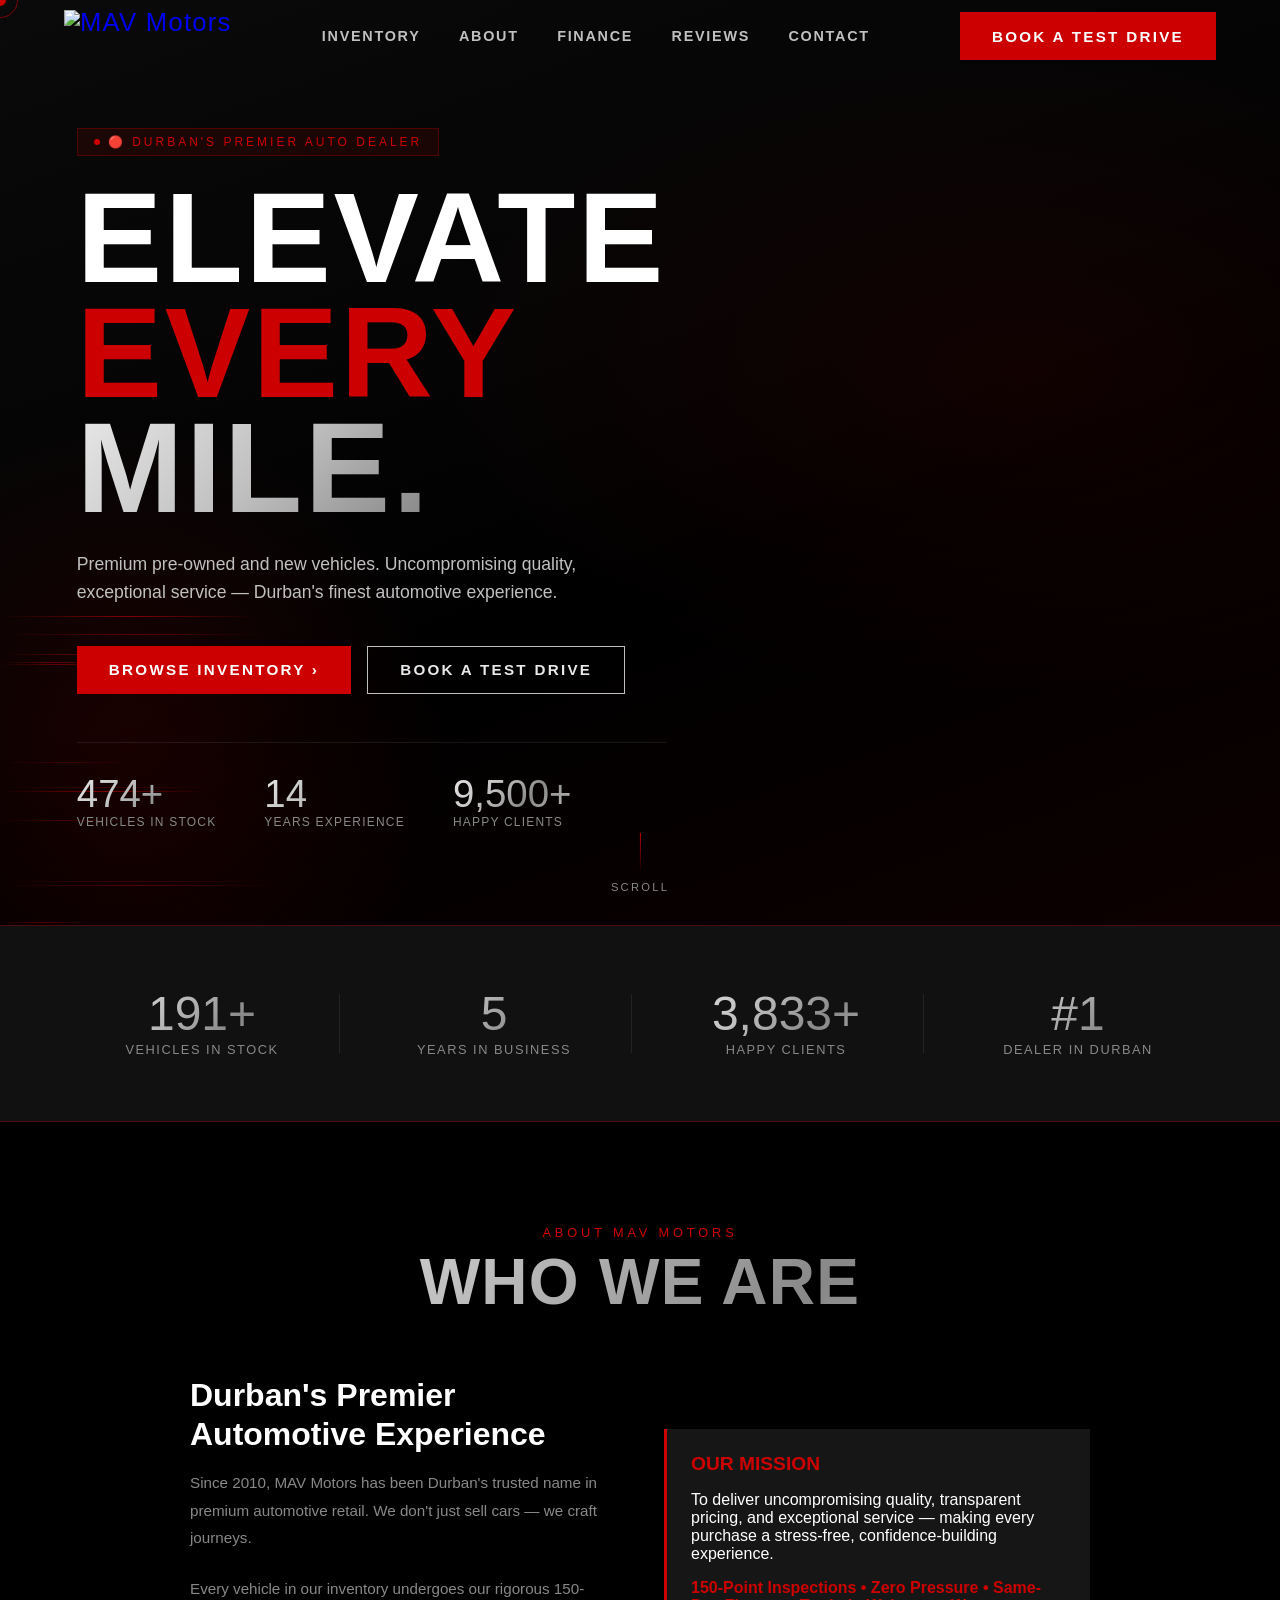
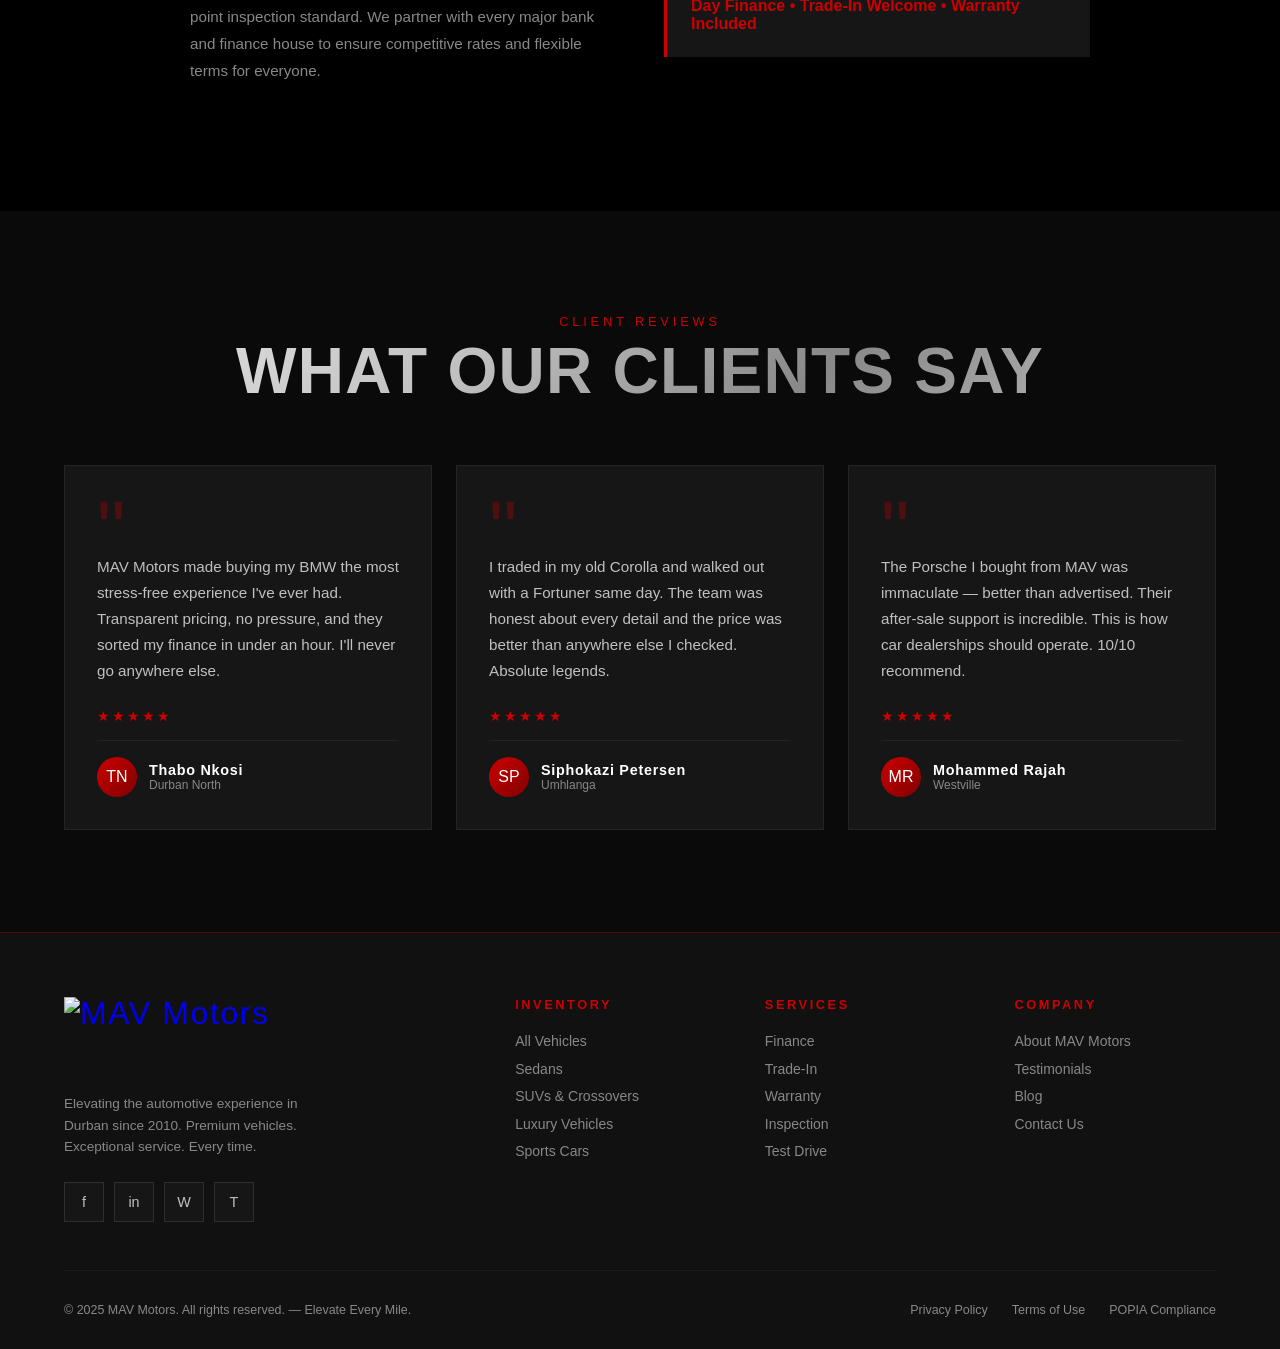
==== index.html @ 79787f64 "Initial commit" ====
<!DOCTYPE html>
<html lang="en">
<head>
<meta charset="UTF-8">
<meta name="viewport" content="width=device-width, initial-scale=1.0">
<title>MAV Motors — Elevate Every Mile</title>
<link rel="stylesheet" href="css/shared.css">
<style>
  /* HERO SECTION */
  #hero {
    min-height: 100vh; position: relative; display: flex; align-items: center;
    overflow: hidden; padding: clamp(6rem, 10vw, 8rem) clamp(1.5rem, 6vw, 6rem) clamp(4rem, 8vw, 6rem);
  }

  .hero-bg {
    position: absolute; inset: 0; z-index: 0;
    background:
      radial-gradient(ellipse 80% 60% at 80% 40%, rgba(204,0,0,0.08) 0%, transparent 60%),
      radial-gradient(ellipse 50% 70% at 10% 80%, rgba(204,0,0,0.12) 0%, transparent 50%),
      linear-gradient(160deg, #0A0A0A 0%, #000 60%, #0D0000 100%);
  }

  /* Speed lines */
  .speed-lines {
    position: absolute; bottom: 0; left: 0; right: 0; height: 40%; z-index: 1;
    overflow: hidden; pointer-events: none;
  }
  .speed-line {
    position: absolute; height: 1px; background: linear-gradient(90deg, transparent, var(--red), transparent);
    animation: speedLine 3s infinite linear;
    opacity: 0;
  }
  @keyframes speedLine {
    0% { transform: translateX(-100%); opacity: 0; }
    10% { opacity: 0.6; }
    90% { opacity: 0.2; }
    100% { transform: translateX(200%); opacity: 0; }
  }

  .hero-content { position: relative; z-index: 2; max-width: 800px; }

  .hero-badge {
    display: inline-flex; align-items: center; gap: 8px;
    background: rgba(204,0,0,0.1); border: 1px solid rgba(204,0,0,0.3);
    padding: 6px 16px; margin-bottom: 1.5rem;
    font-family: 'Barlow Condensed', sans-serif; font-size: 0.75rem;
    letter-spacing: 0.25em; text-transform: uppercase; color: var(--red);
  }
  .hero-badge::before { content: ''; width: 6px; height: 6px; background: var(--red); border-radius: 50%; animation: pulse 2s infinite; }
  @keyframes pulse { 0%, 100% { opacity: 1; transform: scale(1); } 50% { opacity: 0.5; transform: scale(1.4); } }

  .hero-title {
    font-family: 'Bebas Neue', sans-serif;
    font-size: clamp(3.5rem, 10vw, 8.5rem);
    line-height: 0.9; letter-spacing: 0.02em; margin-bottom: 1.5rem;
  }
  .hero-title .line1 { display: block; }
  .hero-title .line2 { display: block; color: var(--red); }
  .hero-title .line3 { display: block; background: var(--chrome); -webkit-background-clip: text; -webkit-text-fill-color: transparent; background-clip: text; }

  .hero-sub {
    font-size: clamp(0.95rem, 2vw, 1.1rem); color: var(--silver);
    font-weight: 300; line-height: 1.6; max-width: 500px; margin-bottom: 2.5rem;
  }

  .hero-buttons { display: flex; flex-wrap: wrap; gap: 1rem; margin-bottom: 3rem; }

  .hero-stats {
    display: flex; gap: clamp(1.5rem, 4vw, 3rem); flex-wrap: wrap;
    padding-top: 2rem; border-top: 1px solid rgba(255,255,255,0.08);
  }
  .hero-stat-num {
    font-family: 'Bebas Neue', sans-serif; font-size: clamp(1.8rem, 3vw, 2.5rem);
    background: var(--chrome); -webkit-background-clip: text; -webkit-text-fill-color: transparent; background-clip: text;
    line-height: 1;
  }
  .hero-stat-label { font-size: 0.75rem; color: var(--silver-dark); letter-spacing: 0.1em; text-transform: uppercase; margin-top: 2px; }

  /* Scroll indicator */
  .scroll-cue {
    position: absolute; bottom: 2rem; left: 50%; transform: translateX(-50%);
    z-index: 2; display: flex; flex-direction: column; align-items: center; gap: 8px;
    font-family: 'Barlow Condensed', sans-serif; font-size: 0.7rem; letter-spacing: 0.2em;
    color: var(--silver-dark); text-transform: uppercase; animation: bounce 2s infinite;
  }
  .scroll-cue-line { width: 1px; height: 40px; background: linear-gradient(180deg, var(--red), transparent); }
  @keyframes bounce { 0%, 100% { transform: translateX(-50%) translateY(0); } 50% { transform: translateX(-50%) translateY(6px); } }

  /* STATS BAR */
  #stats {
    background: var(--dark2); border-top: 1px solid rgba(204,0,0,0.3); border-bottom: 1px solid rgba(204,0,0,0.3);
    padding: clamp(2rem, 4vw, 3rem) clamp(1.5rem, 5vw, 4rem);
  }
  .stats-grid { display: grid; grid-template-columns: repeat(4, 1fr); gap: 1rem; }
  .stat-item { text-align: center; padding: 1rem; position: relative; }
  .stat-item:not(:last-child)::after {
    content: ''; position: absolute; right: 0; top: 20%; bottom: 20%;
    width: 1px; background: rgba(255,255,255,0.08);
  }
  .stat-num {
    font-family: 'Bebas Neue', sans-serif; font-size: clamp(2rem, 4vw, 3rem);
    background: var(--chrome); -webkit-background-clip: text; -webkit-text-fill-color: transparent; background-clip: text;
    display: block; line-height: 1;
  }
  .stat-label { font-size: clamp(0.7rem, 1.5vw, 0.8rem); color: var(--silver-dark); letter-spacing: 0.12em; text-transform: uppercase; margin-top: 4px; font-family: 'Barlow Condensed', sans-serif; }

  /* ABOUT SECTION */
  #about {
    padding: clamp(4rem, 8vw, 7rem) clamp(1.5rem, 5vw, 4rem);
    background: var(--black);
  }

  .section-header { margin-bottom: clamp(2.5rem, 5vw, 4rem); }
  .section-header.centered { text-align: center; }
  .section-header.centered .section-label { justify-content: center; }
  .section-header.centered .section-label::before { display: none; }

  .about-content {
    max-width: 900px; margin: 0 auto;
  }

  .about-grid {
    display: grid; grid-template-columns: 1fr 1fr; gap: clamp(2rem, 4vw, 3rem); align-items: center;
  }

  .about-text h3 {
    font-family: 'Bebas Neue', sans-serif;
    font-size: clamp(1.5rem, 3vw, 2rem);
    margin-bottom: 1rem;
    line-height: 1.2;
  }

  .about-text p {
    font-size: 0.95rem;
    color: var(--silver-dark);
    line-height: 1.8;
    margin-bottom: 1.5rem;
  }

  .about-highlight {
    background: var(--dark3);
    border-left: 3px solid var(--red);
    padding: 1.5rem;
    margin: 1.5rem 0;
  }

  .about-highlight strong {
    color: var(--red);
  }

  /* REVIEWS/TESTIMONIALS */
  #reviews {
    padding: clamp(4rem, 8vw, 7rem) clamp(1.5rem, 5vw, 4rem);
    background: var(--dark);
  }

  .testimonials-wrapper { position: relative; }
  .testimonials-track {
    display: grid; grid-template-columns: repeat(3, 1fr); gap: clamp(1rem, 2vw, 1.5rem);
  }

  .testimonial-card {
    background: var(--dark3); border: 1px solid rgba(255,255,255,0.06);
    padding: clamp(1.5rem, 3vw, 2rem); position: relative;
    transition: border-color 0.3s, transform 0.3s;
  }
  .testimonial-card:hover { border-color: rgba(204,0,0,0.3); transform: translateY(-4px); }

  .quote-mark { font-family: 'Bebas Neue', sans-serif; font-size: 5rem; line-height: 0.8; color: var(--red); opacity: 0.3; margin-bottom: -0.5rem; }
  .testimonial-text { font-size: clamp(0.875rem, 1.5vw, 0.95rem); color: var(--silver); line-height: 1.7; margin-bottom: 1.5rem; }
  .testimonial-stars { color: var(--red); font-size: 0.875rem; letter-spacing: 2px; margin-bottom: 1rem; }
  .testimonial-author { display: flex; align-items: center; gap: 12px; padding-top: 1rem; border-top: 1px solid rgba(255,255,255,0.06); }
  .author-avatar { width: 40px; height: 40px; border-radius: 50%; background: linear-gradient(135deg, var(--red), #800000); display: flex; align-items: center; justify-content: center; font-family: 'Bebas Neue', sans-serif; font-size: 1rem; color: var(--white); flex-shrink: 0; }
  .author-name { font-family: 'Barlow Condensed', sans-serif; font-weight: 700; font-size: 0.9rem; letter-spacing: 0.05em; }
  .author-location { font-size: 0.75rem; color: var(--silver-dark); }

  /* RESPONSIVE */
  @media (max-width: 1024px) {
    .stats-grid { grid-template-columns: repeat(4, 1fr); }
    .about-grid { grid-template-columns: 1fr; }
    .testimonials-track { grid-template-columns: repeat(2, 1fr); }
  }

  @media (max-width: 768px) {
    .hero-buttons .btn { width: 100%; justify-content: center; }
    .hero-buttons { flex-direction: column; }
    .hero-stats { gap: 1.5rem; }

    .stats-grid { grid-template-columns: repeat(2, 1fr); }
    .stat-item:nth-child(2)::after { display: none; }

    .about-grid { grid-template-columns: 1fr; }

    .testimonials-track {
      grid-template-columns: 1fr;
      display: flex; overflow-x: scroll; scroll-snap-type: x mandatory;
      -webkit-overflow-scrolling: touch; gap: 1rem; padding-bottom: 1rem;
      scrollbar-width: none;
    }
    .testimonials-track::-webkit-scrollbar { display: none; }
    .testimonial-card { min-width: 85vw; scroll-snap-align: start; flex-shrink: 0; }
  }

  @media (max-width: 480px) {
    .hero-title { font-size: clamp(3rem, 14vw, 5rem); }
    .stats-grid { grid-template-columns: repeat(2, 1fr); }
  }
</style>
</head>
<body>

<!-- CURSOR -->
<div class="cursor" id="cursor"></div>
<div class="cursor-ring" id="cursorRing"></div>

<!-- ===================== NAV ===================== -->
<nav id="navbar">
  <a href="index.html" class="nav-logo">
    <img src="https://ik.imagekit.io/625s6afzw/Logo%20mage(MAV).jpeg" alt="MAV Motors" style="height:52px; width:auto; display:block;">
  </a>
  <ul class="nav-links">
    <li><a href="inventory.html">Inventory</a></li>
    <li><a href="index.html#about">About</a></li>
    <li><a href="finance.html">Finance</a></li>
    <li><a href="index.html#reviews">Reviews</a></li>
    <li><a href="contact.html">Contact</a></li>
  </ul>
  <div class="nav-cta">
    <a href="contact.html" class="btn btn-red">Book a Test Drive</a>
  </div>
  <button class="hamburger" id="hamburger" aria-label="Open navigation menu">
    <span></span><span></span><span></span>
  </button>
</nav>

<!-- Mobile Menu -->
<div class="mobile-menu" id="mobileMenu">
  <a href="inventory.html" class="mobile-nav-link">Inventory</a>
  <a href="index.html#about" class="mobile-nav-link">About</a>
  <a href="finance.html" class="mobile-nav-link">Finance</a>
  <a href="index.html#reviews" class="mobile-nav-link">Reviews</a>
  <a href="contact.html" class="mobile-nav-link">Contact</a>
  <div class="mobile-cta">
    <a href="contact.html" class="btn btn-red">Book a Test Drive</a>
  </div>
</div>

<!-- ===================== HERO ===================== -->
<section id="hero">
  <div class="hero-bg"></div>
  <div class="speed-lines" id="speedLines"></div>

  <div class="hero-content">
    <div class="hero-badge">🔴 Durban's Premier Auto Dealer</div>
    <h1 class="hero-title">
      <span class="line1">ELEVATE</span>
      <span class="line2">EVERY</span>
      <span class="line3 chrome-text">MILE.</span>
    </h1>
    <p class="hero-sub">Premium pre-owned and new vehicles. Uncompromising quality, exceptional service — Durban's finest automotive experience.</p>
    <div class="hero-buttons">
      <a href="inventory.html" class="btn btn-red">Browse Inventory ›</a>
      <a href="contact.html" class="btn btn-outline">Book a Test Drive</a>
    </div>
    <div class="hero-stats">
      <div>
        <div class="hero-stat-num" data-count="500">0</div>
        <div class="hero-stat-label">Vehicles In Stock</div>
      </div>
      <div>
        <div class="hero-stat-num" data-count="15">0</div>
        <div class="hero-stat-label">Years Experience</div>
      </div>
      <div>
        <div class="hero-stat-num" data-count="10000">0</div>
        <div class="hero-stat-label">Happy Clients</div>
      </div>
    </div>
  </div>

  <div class="scroll-cue">
    <div class="scroll-cue-line"></div>
    <span>Scroll</span>
  </div>
</section>

<!-- ===================== STATS BAR ===================== -->
<div id="stats">
  <div class="stats-grid">
    <div class="stat-item reveal">
      <span class="stat-num" data-count="500">0+</span>
      <div class="stat-label">Vehicles In Stock</div>
    </div>
    <div class="stat-item reveal reveal-delay-1">
      <span class="stat-num" data-count="15">0</span>
      <div class="stat-label">Years in Business</div>
    </div>
    <div class="stat-item reveal reveal-delay-2">
      <span class="stat-num" data-count="10000">0+</span>
      <div class="stat-label">Happy Clients</div>
    </div>
    <div class="stat-item reveal reveal-delay-3">
      <span class="stat-num">#1</span>
      <div class="stat-label">Dealer in Durban</div>
    </div>
  </div>
</div>

<!-- ===================== ABOUT ===================== -->
<section id="about">
  <div class="section-header centered reveal">
    <div class="section-label" style="justify-content:center;">About MAV Motors</div>
    <h2 class="section-heading chrome-text">WHO WE ARE</h2>
  </div>

  <div class="about-content">
    <div class="about-grid">
      <div class="about-text reveal">
        <h3>Durban's Premier Automotive Experience</h3>
        <p>Since 2010, MAV Motors has been Durban's trusted name in premium automotive retail. We don't just sell cars — we craft journeys.</p>
        <p>Every vehicle in our inventory undergoes our rigorous 150-point inspection standard. We partner with every major bank and finance house to ensure competitive rates and flexible terms for everyone.</p>
      </div>
      <div class="about-highlight reveal reveal-delay-1">
        <strong style="color: var(--red); font-size: 1.2rem;">OUR MISSION</strong>
        <p style="margin-top: 1rem;">To deliver uncompromising quality, transparent pricing, and exceptional service — making every purchase a stress-free, confidence-building experience.</p>
        <p style="margin-top: 1rem;"><strong>150-Point Inspections • Zero Pressure • Same-Day Finance • Trade-In Welcome • Warranty Included</strong></p>
      </div>
    </div>
  </div>
</section>

<!-- ===================== REVIEWS/TESTIMONIALS ===================== -->
<section id="reviews">
  <div class="section-header centered reveal">
    <div class="section-label" style="justify-content:center;">Client Reviews</div>
    <h2 class="section-heading chrome-text">WHAT OUR CLIENTS SAY</h2>
  </div>
  <div class="testimonials-wrapper reveal">
    <div class="testimonials-track">
      <div class="testimonial-card">
        <div class="quote-mark">"</div>
        <p class="testimonial-text">MAV Motors made buying my BMW the most stress-free experience I've ever had. Transparent pricing, no pressure, and they sorted my finance in under an hour. I'll never go anywhere else.</p>
        <div class="testimonial-stars">★★★★★</div>
        <div class="testimonial-author">
          <div class="author-avatar">TN</div>
          <div>
            <div class="author-name">Thabo Nkosi</div>
            <div class="author-location">Durban North</div>
          </div>
        </div>
      </div>

      <div class="testimonial-card">
        <div class="quote-mark">"</div>
        <p class="testimonial-text">I traded in my old Corolla and walked out with a Fortuner same day. The team was honest about every detail and the price was better than anywhere else I checked. Absolute legends.</p>
        <div class="testimonial-stars">★★★★★</div>
        <div class="testimonial-author">
          <div class="author-avatar">SP</div>
          <div>
            <div class="author-name">Siphokazi Petersen</div>
            <div class="author-location">Umhlanga</div>
          </div>
        </div>
      </div>

      <div class="testimonial-card">
        <div class="quote-mark">"</div>
        <p class="testimonial-text">The Porsche I bought from MAV was immaculate — better than advertised. Their after-sale support is incredible. This is how car dealerships should operate. 10/10 recommend.</p>
        <div class="testimonial-stars">★★★★★</div>
        <div class="testimonial-author">
          <div class="author-avatar">MR</div>
          <div>
            <div class="author-name">Mohammed Rajah</div>
            <div class="author-location">Westville</div>
          </div>
        </div>
      </div>
    </div>
  </div>
</section>

<!-- ===================== FOOTER ===================== -->
<footer>
  <div class="footer-top">
    <div class="footer-brand">
      <a href="index.html" class="footer-logo">
        <img src="https://ik.imagekit.io/625s6afzw/Logo%20mage(MAV).jpeg" alt="MAV Motors" style="height:64px; width:auto; display:block; margin-bottom:1rem;">
      </a>
      <p class="footer-tagline">Elevating the automotive experience in Durban since 2010. Premium vehicles. Exceptional service. Every time.</p>
      <div class="footer-socials">
        <a href="#" class="social-btn" aria-label="Facebook">f</a>
        <a href="#" class="social-btn" aria-label="Instagram">in</a>
        <a href="#" class="social-btn" aria-label="WhatsApp">W</a>
        <a href="#" class="social-btn" aria-label="TikTok">T</a>
      </div>
    </div>
    <div>
      <div class="footer-col-title">Inventory</div>
      <ul class="footer-links">
        <li><a href="inventory.html">All Vehicles</a></li>
        <li><a href="inventory.html">Sedans</a></li>
        <li><a href="inventory.html">SUVs & Crossovers</a></li>
        <li><a href="inventory.html">Luxury Vehicles</a></li>
        <li><a href="inventory.html">Sports Cars</a></li>
      </ul>
    </div>
    <div>
      <div class="footer-col-title">Services</div>
      <ul class="footer-links">
        <li><a href="finance.html">Finance</a></li>
        <li><a href="contact.html">Trade-In</a></li>
        <li><a href="contact.html">Warranty</a></li>
        <li><a href="contact.html">Inspection</a></li>
        <li><a href="contact.html">Test Drive</a></li>
      </ul>
    </div>
    <div>
      <div class="footer-col-title">Company</div>
      <ul class="footer-links">
        <li><a href="index.html#about">About MAV Motors</a></li>
        <li><a href="index.html#reviews">Testimonials</a></li>
        <li><a href="#">Blog</a></li>
        <li><a href="contact.html">Contact Us</a></li>
      </ul>
    </div>
  </div>

  <div class="footer-bottom">
    <div class="footer-copy">© 2025 MAV Motors. All rights reserved. — Elevate Every Mile.</div>
    <div class="footer-bottom-links">
      <a href="#">Privacy Policy</a>
      <a href="#">Terms of Use</a>
      <a href="#">POPIA Compliance</a>
    </div>
  </div>
</footer>

<script src="js/shared.js"></script>
<script>
  // Speed lines animation
  const speedContainer = document.getElementById('speedLines');
  if (speedContainer) {
    for (let i = 0; i < 12; i++) {
      const line = document.createElement('div');
      line.className = 'speed-line';
      line.style.cssText = `
        bottom: ${Math.random() * 90}%;
        width: ${80 + Math.random() * 200}px;
        animation-delay: ${Math.random() * 4}s;
        animation-duration: ${2 + Math.random() * 3}s;
        opacity: ${0.2 + Math.random() * 0.4};
      `;
      speedContainer.appendChild(line);
    }
  }
</script>
</body>
</html>
---- css/shared.css ----
*, *::before, *::after { box-sizing: border-box; margin: 0; padding: 0; }

:root {
  --red: #CC0000;
  --red-bright: #FF1111;
  --red-dim: rgba(204,0,0,0.15);
  --silver: #C0C0C0;
  --silver-light: #E8E8E8;
  --silver-dark: #888888;
  --black: #000000;
  --dark: #0A0A0A;
  --dark2: #111111;
  --dark3: #161616;
  --white: #FFFFFF;
  --chrome: linear-gradient(135deg, #E8E8E8 0%, #C0C0C0 35%, #888 65%, #C0C0C0 100%);
  --glow: 0 0 30px rgba(204,0,0,0.5);
  --glow-sm: 0 0 15px rgba(204,0,0,0.4);
}

html { scroll-behavior: smooth; }

body {
  background: var(--black);
  color: var(--white);
  font-family: 'Barlow', sans-serif;
  overflow-x: hidden;
  cursor: none;
}

/* FONTS */
@import url('https://fonts.googleapis.com/css2?family=Bebas+Neue&family=Barlow+Condensed:wght@400;600;700&family=Barlow:wght@300;400;500;600&display=swap');

/* CUSTOM CURSOR */
.cursor {
  position: fixed; width: 12px; height: 12px;
  background: var(--red); border-radius: 50%;
  pointer-events: none; z-index: 99999;
  transform: translate(-50%, -50%);
  transition: transform 0.1s, width 0.2s, height 0.2s, background 0.2s;
  mix-blend-mode: normal;
}
.cursor-ring {
  position: fixed; width: 36px; height: 36px;
  border: 1.5px solid rgba(204,0,0,0.6); border-radius: 50%;
  pointer-events: none; z-index: 99998;
  transform: translate(-50%, -50%);
  transition: transform 0.15s ease-out, width 0.2s, height 0.2s;
}
body:has(a:hover) .cursor, body:has(button:hover) .cursor { width: 18px; height: 18px; background: var(--red-bright); }

/* CHROME TEXT */
.chrome-text {
  background: var(--chrome);
  -webkit-background-clip: text;
  -webkit-text-fill-color: transparent;
  background-clip: text;
}

/* RED DIVIDER */
.divider {
  display: flex; align-items: center; gap: 12px;
  margin-bottom: 0.5rem;
}
.divider-line { flex: 1; height: 1px; background: var(--red); max-width: 60px; }
.divider span { color: var(--red); font-family: 'Barlow Condensed', sans-serif; font-size: 0.75rem; letter-spacing: 0.25em; text-transform: uppercase; }

/* SECTION LABEL */
.section-label {
  font-family: 'Barlow Condensed', sans-serif;
  font-size: clamp(0.7rem, 1.5vw, 0.8rem);
  letter-spacing: 0.3em;
  color: var(--red);
  text-transform: uppercase;
  margin-bottom: 0.75rem;
  display: flex; align-items: center; gap: 10px;
}
.section-label::before { content: ''; display: inline-block; width: 30px; height: 1px; background: var(--red); }

/* SECTION HEADING */
.section-heading {
  font-family: 'Bebas Neue', sans-serif;
  font-size: clamp(2.5rem, 5vw, 4rem);
  line-height: 0.95;
  letter-spacing: 0.02em;
}

/* BUTTONS */
.btn {
  display: inline-flex; align-items: center; gap: 8px;
  padding: 14px 32px;
  font-family: 'Barlow Condensed', sans-serif;
  font-size: clamp(0.85rem, 1.5vw, 0.95rem);
  font-weight: 700; letter-spacing: 0.15em; text-transform: uppercase;
  border: none; cursor: pointer; text-decoration: none;
  transition: all 0.3s ease; position: relative; overflow: hidden;
  min-height: 48px;
}
.btn::after {
  content: ''; position: absolute; inset: 0;
  background: linear-gradient(90deg, transparent, rgba(255,255,255,0.08), transparent);
  transform: translateX(-100%); transition: transform 0.4s ease;
}
.btn:hover::after { transform: translateX(100%); }

.btn-red { background: var(--red); color: var(--white); }
.btn-red:hover { background: var(--red-bright); box-shadow: var(--glow); transform: translateY(-2px); }

.btn-outline { background: transparent; color: var(--silver-light); border: 1.5px solid var(--silver); }
.btn-outline:hover { border-color: var(--red); color: var(--white); box-shadow: var(--glow-sm); transform: translateY(-2px); }

.btn-ghost { background: transparent; color: var(--red); border: 1.5px solid var(--red); }
.btn-ghost:hover { background: var(--red); color: var(--white); box-shadow: var(--glow); transform: translateY(-2px); }

/* ===================== NAVBAR ===================== */
nav {
  position: fixed; top: 0; left: 0; right: 0; z-index: 1000;
  padding: 0 clamp(1.5rem, 5vw, 4rem);
  height: 72px; display: flex; align-items: center; justify-content: space-between;
  transition: background 0.4s, backdrop-filter 0.4s, box-shadow 0.4s;
}
nav.scrolled {
  background: rgba(0,0,0,0.92);
  backdrop-filter: blur(16px);
  box-shadow: 0 1px 0 rgba(204,0,0,0.3);
}

.nav-logo {
  font-family: 'Bebas Neue', sans-serif;
  font-size: 1.6rem; letter-spacing: 0.05em;
  text-decoration: none; line-height: 1;
}
.nav-logo .mav { background: var(--chrome); -webkit-background-clip: text; -webkit-text-fill-color: transparent; background-clip: text; }
.nav-logo .motors { color: var(--red); font-size: 0.65rem; letter-spacing: 0.3em; display: block; margin-top: -4px; font-family: 'Barlow Condensed', sans-serif; font-weight: 700; -webkit-text-fill-color: var(--red); }

.nav-links { display: flex; align-items: center; gap: clamp(1.5rem, 3vw, 2.5rem); list-style: none; }
.nav-links a {
  font-family: 'Barlow Condensed', sans-serif; font-size: 0.9rem;
  font-weight: 600; letter-spacing: 0.12em; text-transform: uppercase;
  color: var(--silver); text-decoration: none;
  transition: color 0.2s; position: relative;
}
.nav-links a::after {
  content: ''; position: absolute; bottom: -4px; left: 0; right: 0; height: 1px;
  background: var(--red); transform: scaleX(0); transition: transform 0.3s;
}
.nav-links a:hover { color: var(--white); }
.nav-links a:hover::after { transform: scaleX(1); }

.nav-cta { display: flex; align-items: center; gap: 1rem; }

/* Hamburger */
.hamburger {
  display: none; flex-direction: column; gap: 5px;
  background: none; border: none; cursor: pointer; padding: 8px;
  min-height: 48px; align-items: center; justify-content: center;
}
.hamburger span {
  display: block; width: 24px; height: 2px; background: var(--silver);
  transition: all 0.3s ease;
}
.hamburger.open span:nth-child(1) { transform: translateY(7px) rotate(45deg); background: var(--red); }
.hamburger.open span:nth-child(2) { opacity: 0; }
.hamburger.open span:nth-child(3) { transform: translateY(-7px) rotate(-45deg); background: var(--red); }

/* Mobile Menu */
.mobile-menu {
  display: none; position: fixed; top: 72px; left: 0; right: 0; bottom: 0;
  background: rgba(0,0,0,0.98); backdrop-filter: blur(20px);
  flex-direction: column; align-items: center; justify-content: center;
  gap: 0; z-index: 999;
  transform: translateY(-20px); opacity: 0;
  transition: transform 0.4s ease, opacity 0.4s ease;
}
.mobile-menu.open { transform: translateY(0); opacity: 1; }
.mobile-menu a {
  font-family: 'Bebas Neue', sans-serif; font-size: clamp(2rem, 8vw, 3rem);
  letter-spacing: 0.1em; color: var(--silver); text-decoration: none;
  padding: 1rem 2rem; width: 100%; text-align: center;
  border-bottom: 1px solid rgba(255,255,255,0.05);
  transition: color 0.2s, background 0.2s;
}
.mobile-menu a:hover { color: var(--red); background: rgba(204,0,0,0.05); }
.mobile-menu .mobile-cta { margin-top: 2rem; padding: 0 2rem; width: 100%; max-width: 320px; }
.mobile-menu .mobile-cta .btn { width: 100%; justify-content: center; border-bottom: none; }

/* ===================== FOOTER ===================== */
footer { background: var(--dark2); border-top: 1px solid rgba(204,0,0,0.3); padding: clamp(2.5rem, 5vw, 4rem) clamp(1.5rem, 5vw, 4rem) clamp(1.5rem, 3vw, 2rem); }

.footer-top { display: grid; grid-template-columns: 2fr 1fr 1fr 1fr; gap: clamp(2rem, 4vw, 3rem); margin-bottom: clamp(2rem, 4vw, 3rem); }

.footer-brand {}
.footer-logo { font-family: 'Bebas Neue', sans-serif; font-size: 2rem; letter-spacing: 0.05em; text-decoration: none; line-height: 1; display: inline-block; margin-bottom: 1rem; }
.footer-logo .mav { background: var(--chrome); -webkit-background-clip: text; -webkit-text-fill-color: transparent; background-clip: text; }
.footer-logo .motors { color: var(--red); font-size: 0.65rem; letter-spacing: 0.3em; display: block; margin-top: -4px; font-family: 'Barlow Condensed', sans-serif; font-weight: 700; -webkit-text-fill-color: var(--red); }
.footer-tagline { font-size: 0.85rem; color: var(--silver-dark); line-height: 1.6; max-width: 240px; }
.footer-socials { display: flex; gap: 10px; margin-top: 1.5rem; }
.social-btn {
  width: 40px; height: 40px; background: var(--dark3); border: 1px solid rgba(255,255,255,0.1);
  display: flex; align-items: center; justify-content: center; text-decoration: none;
  font-size: 0.9rem; color: var(--silver); transition: all 0.25s;
}
.social-btn:hover { background: var(--red); border-color: var(--red); color: var(--white); transform: translateY(-3px); }

.footer-col-title { font-family: 'Barlow Condensed', sans-serif; font-size: 0.8rem; font-weight: 700; letter-spacing: 0.2em; text-transform: uppercase; color: var(--red); margin-bottom: 1.25rem; }
.footer-links { list-style: none; display: flex; flex-direction: column; gap: 0.6rem; }
.footer-links a { font-size: 0.875rem; color: var(--silver-dark); text-decoration: none; transition: color 0.2s, padding-left 0.2s; display: inline-block; }
.footer-links a:hover { color: var(--silver-light); padding-left: 6px; }

.footer-bottom {
  padding-top: clamp(1.5rem, 3vw, 2rem); border-top: 1px solid rgba(255,255,255,0.05);
  display: flex; align-items: center; justify-content: space-between; flex-wrap: wrap; gap: 1rem;
}
.footer-copy { font-size: 0.78rem; color: var(--silver-dark); }
.footer-bottom-links { display: flex; gap: 1.5rem; flex-wrap: wrap; }
.footer-bottom-links a { font-size: 0.78rem; color: var(--silver-dark); text-decoration: none; transition: color 0.2s; }
.footer-bottom-links a:hover { color: var(--red); }

/* ===================== SCROLL REVEAL ===================== */
.reveal { opacity: 0; transform: translateY(30px); transition: opacity 0.7s ease, transform 0.7s ease; }
.reveal.visible { opacity: 1; transform: translateY(0); }
.reveal-delay-1 { transition-delay: 0.1s; }
.reveal-delay-2 { transition-delay: 0.2s; }
.reveal-delay-3 { transition-delay: 0.3s; }
.reveal-delay-4 { transition-delay: 0.4s; }
.reveal-delay-5 { transition-delay: 0.5s; }

/* ===================== MOBILE RESPONSIVE ===================== */
@media (max-width: 768px) {
  body { cursor: auto; }
  .cursor, .cursor-ring { display: none; }
  .nav-links, .nav-cta { display: none; }
  .hamburger { display: flex; }
  .mobile-menu { display: flex; }
  .mobile-menu.open { display: flex; }
}

@media (max-width: 480px) {
  /* Mobile specific styles */
}
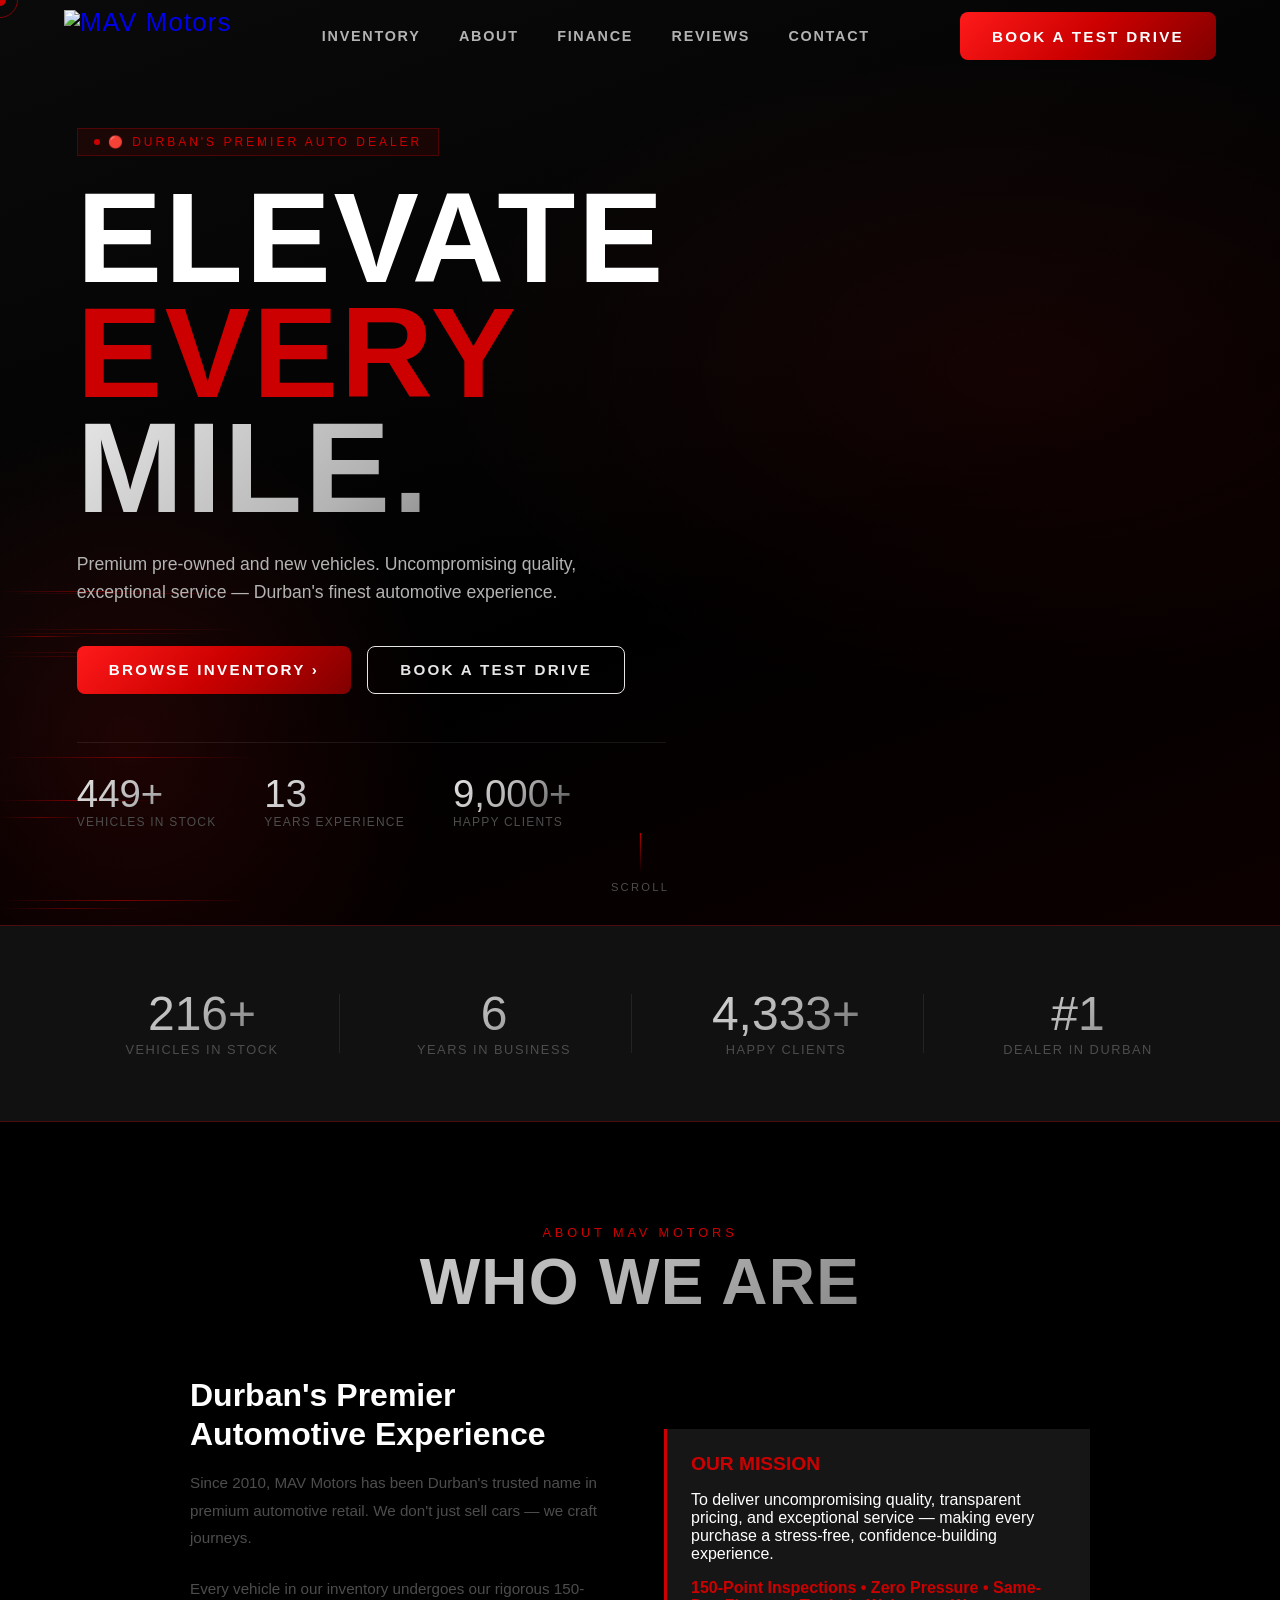
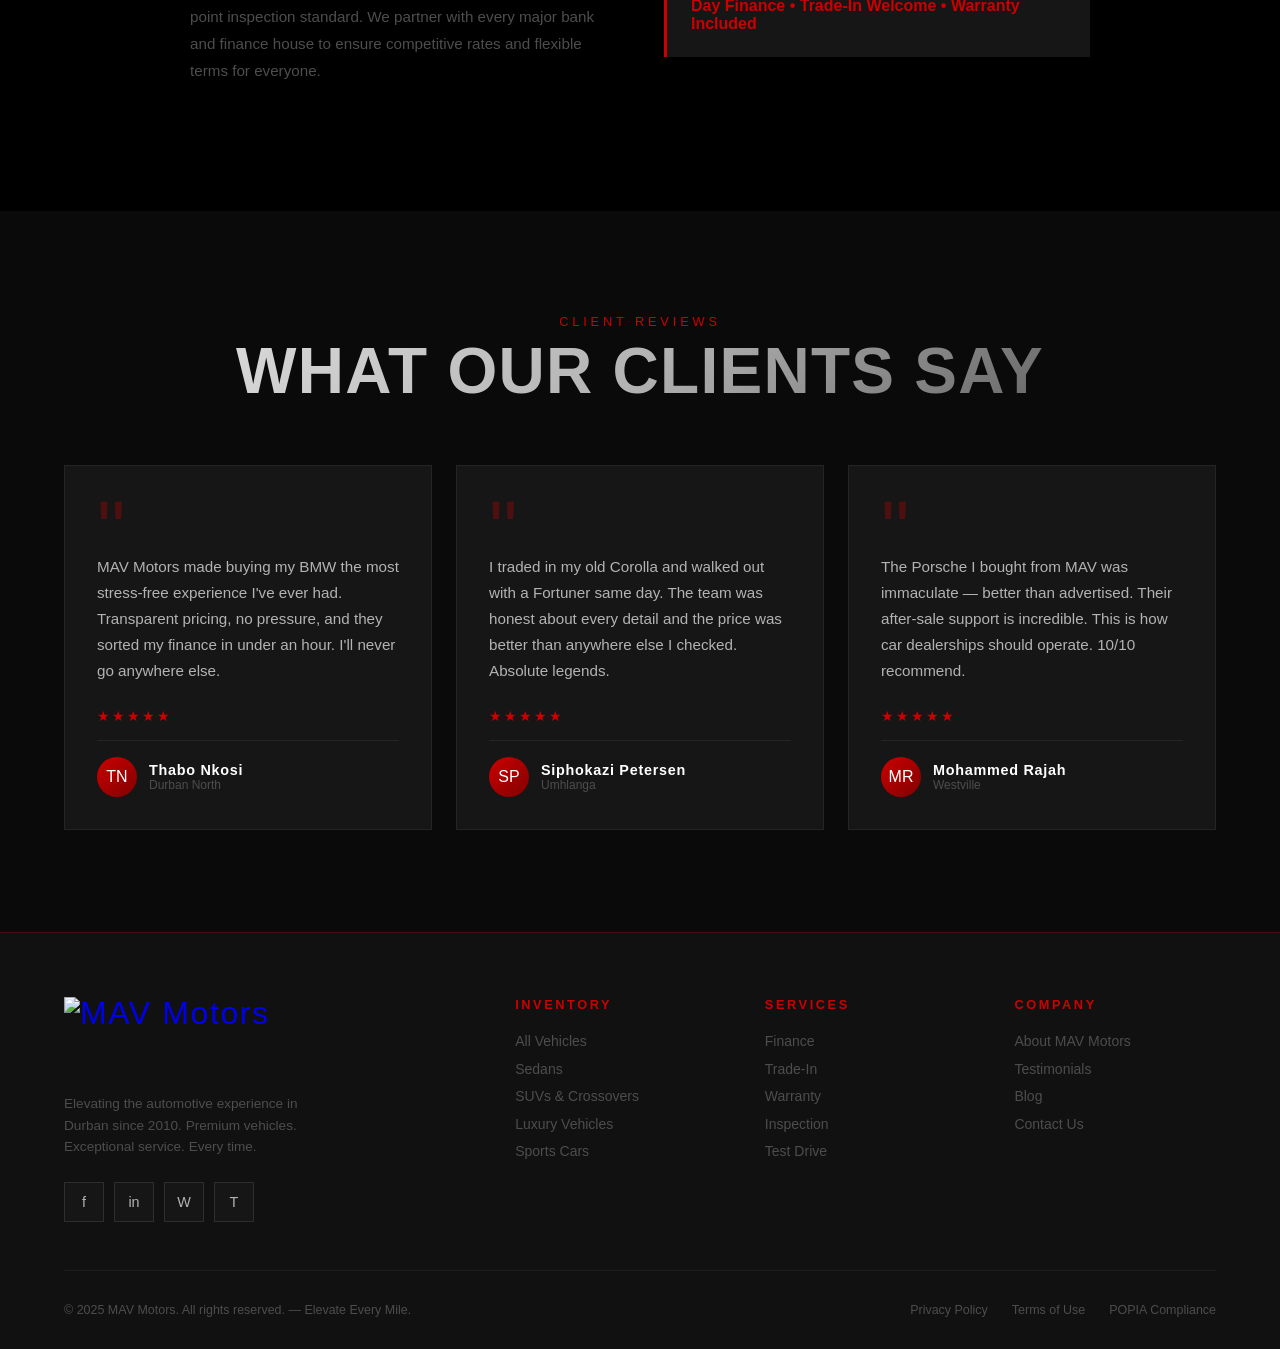
==== commit 0387d4ba: "Updated homepage and cleaned duplicate index file" ====
--- a/index.html
+++ b/index.html
@@ -15,8 +15,8 @@
   .hero-bg {
     position: absolute; inset: 0; z-index: 0;
     background:
-      radial-gradient(ellipse 80% 60% at 80% 40%, rgba(204,0,0,0.08) 0%, transparent 60%),
-      radial-gradient(ellipse 50% 70% at 10% 80%, rgba(204,0,0,0.12) 0%, transparent 50%),
+      radial-gradient(ellipse 80% 60% at 80% 40%, rgba(255,26,26,0.08) 0%, transparent 60%),
+      radial-gradient(ellipse 50% 70% at 10% 80%, rgba(255,26,26,0.12) 0%, transparent 50%),
       linear-gradient(160deg, #0A0A0A 0%, #000 60%, #0D0000 100%);
   }
 
--- a/css/shared.css
+++ b/css/shared.css
@@ -1,20 +1,37 @@
 *, *::before, *::after { box-sizing: border-box; margin: 0; padding: 0; }
 
 :root {
+  /* ─ EXACT LOGO COLORS ─ */
+  /* Metallic Silver Gradient */
+  --silver-light: #E6E6E6;
+  --silver-mid: #B3B3B3;
+  --silver-dark: #4D4D4D;
+
+  /* Red Gradient */
+  --red-bright: #FF1A1A;
+  --red-mid: #CC0000;
+  --red-dark: #800000;
+
+  /* ─ PRIMARY GRADIENTS (From Logo) ─ */
+  --gradient-silver: linear-gradient(135deg, #E6E6E6 0%, #B3B3B3 50%, #4D4D4D 100%);
+  --gradient-red: linear-gradient(135deg, #FF1A1A 0%, #CC0000 50%, #800000 100%);
+
+  /* ─ LEGACY COMPATIBILITY ─ */
+  --chrome: var(--gradient-silver);
   --red: #CC0000;
-  --red-bright: #FF1111;
-  --red-dim: rgba(204,0,0,0.15);
-  --silver: #C0C0C0;
-  --silver-light: #E8E8E8;
-  --silver-dark: #888888;
+  --red-dim: rgba(255,26,26,0.15);
+  --silver: #B3B3B3;
+
+  /* ─ NEUTRALS & ACCENTS ─ */
   --black: #000000;
   --dark: #0A0A0A;
   --dark2: #111111;
   --dark3: #161616;
   --white: #FFFFFF;
-  --chrome: linear-gradient(135deg, #E8E8E8 0%, #C0C0C0 35%, #888 65%, #C0C0C0 100%);
-  --glow: 0 0 30px rgba(204,0,0,0.5);
-  --glow-sm: 0 0 15px rgba(204,0,0,0.4);
+
+  /* ─ GLOW EFFECTS (Updated to Red-Bright) ─ */
+  --glow: 0 0 30px rgba(255,26,26,0.5);
+  --glow-sm: 0 0 15px rgba(255,26,26,0.4);
 }
 
 html { scroll-behavior: smooth; }
@@ -94,22 +111,27 @@
   border: none; cursor: pointer; text-decoration: none;
   transition: all 0.3s ease; position: relative; overflow: hidden;
   min-height: 48px;
+  border-radius: 8px;
 }
 .btn::after {
   content: ''; position: absolute; inset: 0;
-  background: linear-gradient(90deg, transparent, rgba(255,255,255,0.08), transparent);
+  background: linear-gradient(90deg, transparent, rgba(255,255,255,0.15), transparent);
   transform: translateX(-100%); transition: transform 0.4s ease;
+  border-radius: 8px;
 }
 .btn:hover::after { transform: translateX(100%); }
 
-.btn-red { background: var(--red); color: var(--white); }
-.btn-red:hover { background: var(--red-bright); box-shadow: var(--glow); transform: translateY(-2px); }
-
-.btn-outline { background: transparent; color: var(--silver-light); border: 1.5px solid var(--silver); }
-.btn-outline:hover { border-color: var(--red); color: var(--white); box-shadow: var(--glow-sm); transform: translateY(-2px); }
-
-.btn-ghost { background: transparent; color: var(--red); border: 1.5px solid var(--red); }
-.btn-ghost:hover { background: var(--red); color: var(--white); box-shadow: var(--glow); transform: translateY(-2px); }
+.btn-red { background: var(--gradient-red); color: var(--white); border: none; }
+.btn-red:hover { filter: brightness(1.15); transform: scale(1.03) translateY(-2px); box-shadow: 0 8px 32px rgba(255,26,26,0.4); }
+.btn-red:active { transform: scale(0.98); }
+
+.btn-outline { background: transparent; color: var(--silver-light); border: 1.5px solid var(--silver-light); border-radius: 8px; }
+.btn-outline:hover { border-color: var(--red-bright); color: var(--white); box-shadow: 0 0 20px rgba(255,26,26,0.3), inset 0 0 15px rgba(255,26,26,0.1); transform: scale(1.03) translateY(-2px); filter: brightness(1.1); }
+.btn-outline:active { transform: scale(0.98); }
+
+.btn-ghost { background: transparent; color: var(--red-bright); border: 1.5px solid var(--red-bright); border-radius: 8px; }
+.btn-ghost:hover { background: var(--gradient-red); color: var(--white); border-color: var(--red-bright); box-shadow: 0 8px 32px rgba(255,26,26,0.5); transform: scale(1.03) translateY(-2px); }
+.btn-ghost:active { transform: scale(0.98); }
 
 /* ===================== NAVBAR ===================== */
 nav {
@@ -199,7 +221,7 @@
   display: flex; align-items: center; justify-content: center; text-decoration: none;
   font-size: 0.9rem; color: var(--silver); transition: all 0.25s;
 }
-.social-btn:hover { background: var(--red); border-color: var(--red); color: var(--white); transform: translateY(-3px); }
+.social-btn:hover { background: var(--gradient-red); border-color: var(--red-bright); color: var(--white); transform: translateY(-3px); }
 
 .footer-col-title { font-family: 'Barlow Condensed', sans-serif; font-size: 0.8rem; font-weight: 700; letter-spacing: 0.2em; text-transform: uppercase; color: var(--red); margin-bottom: 1.25rem; }
 .footer-links { list-style: none; display: flex; flex-direction: column; gap: 0.6rem; }
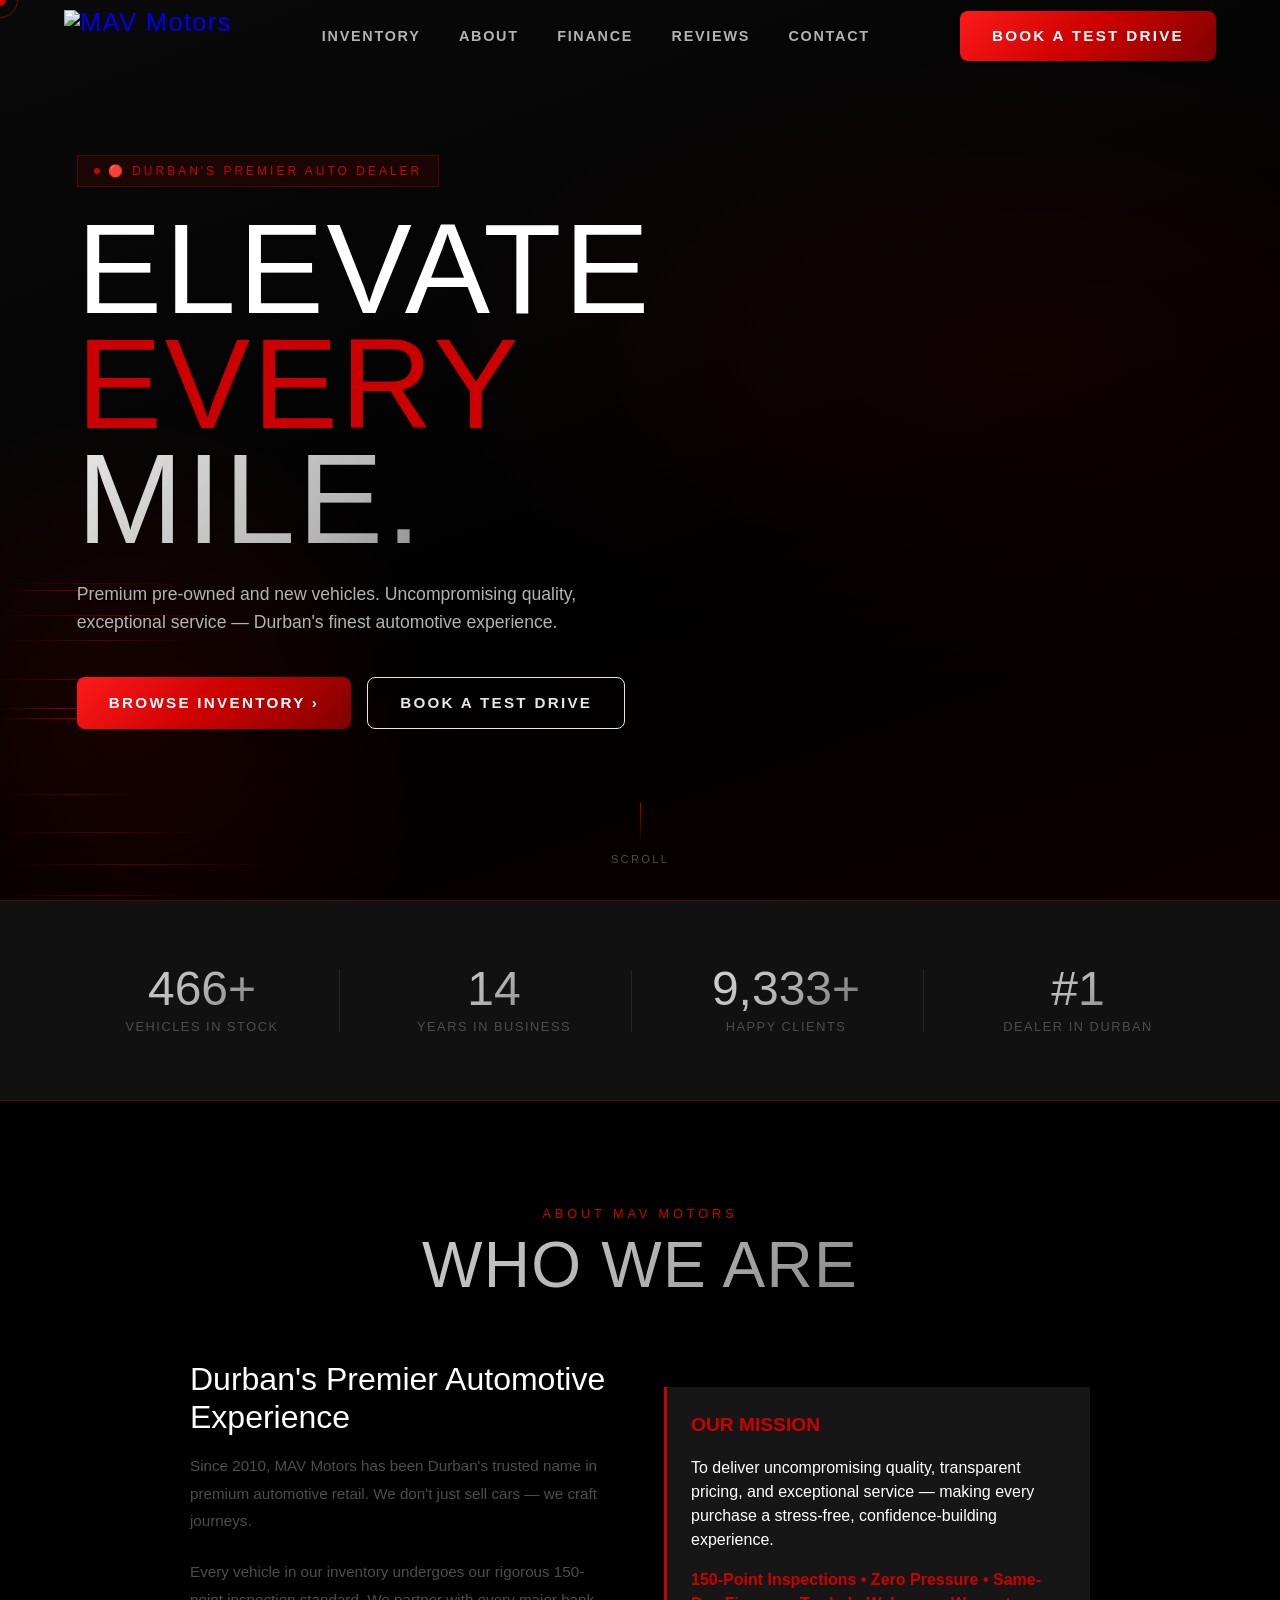
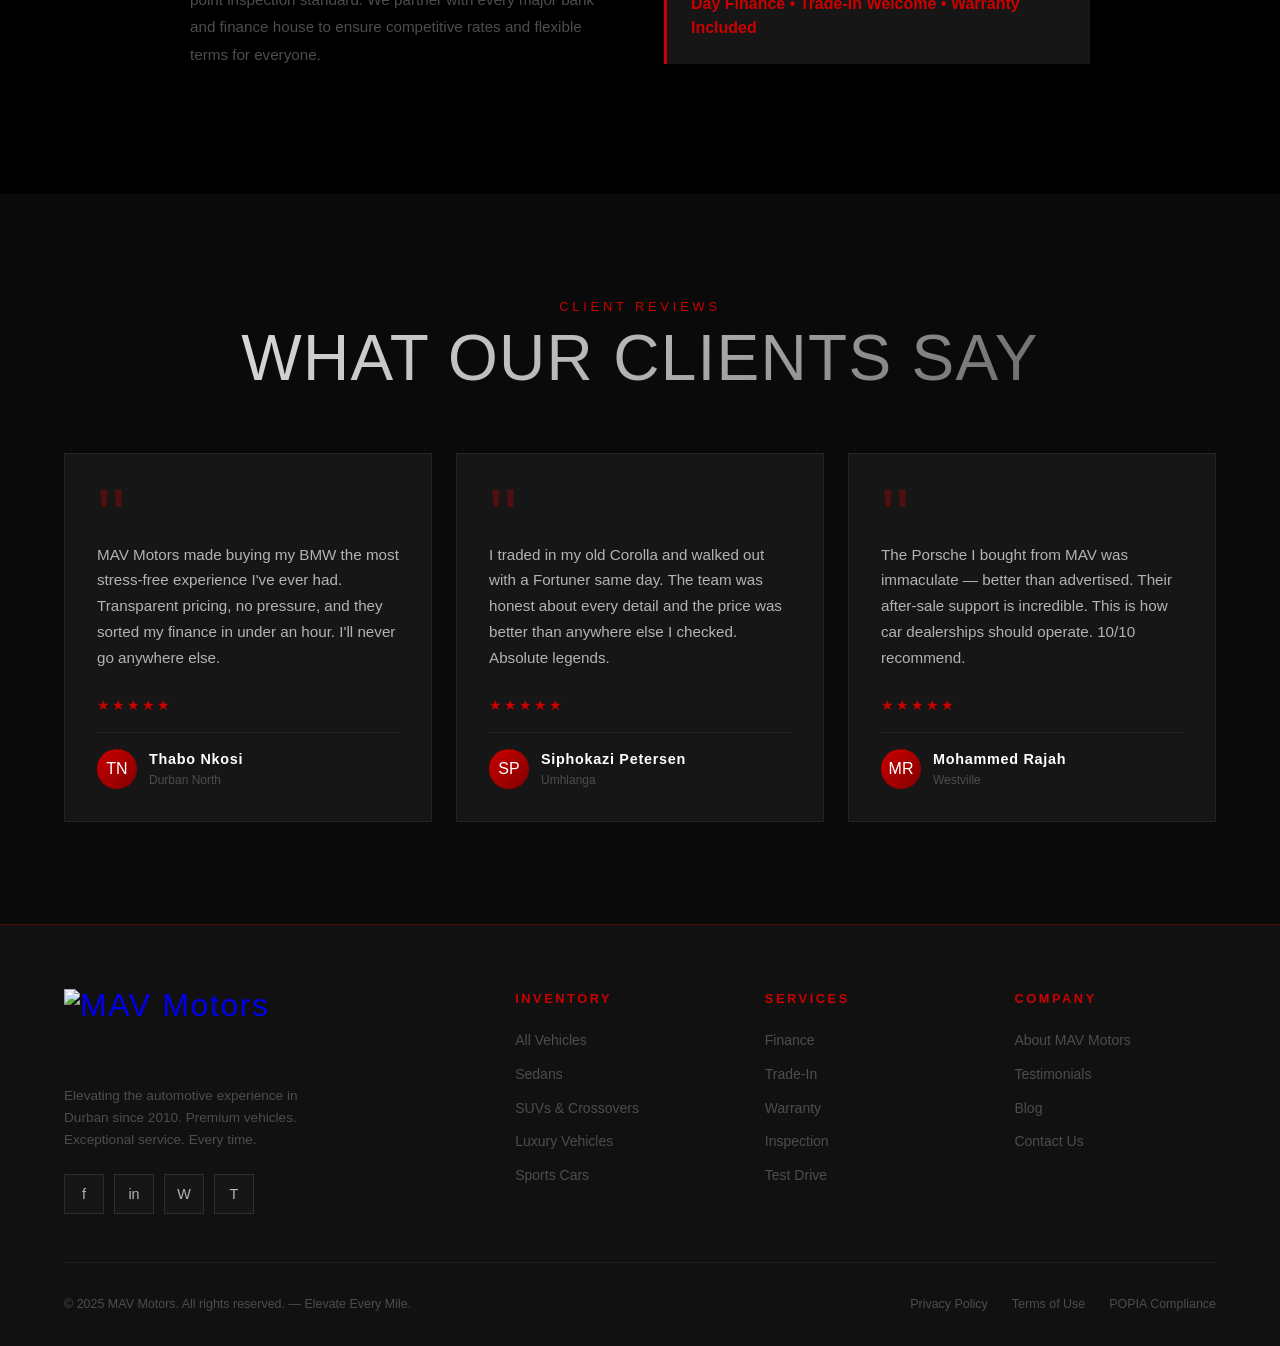
==== commit 70595778: "Unified global typography and fixed font inconsistencies" ====
--- a/index.html
+++ b/index.html
@@ -15,8 +15,8 @@
   .hero-bg {
     position: absolute; inset: 0; z-index: 0;
     background:
-      radial-gradient(ellipse 80% 60% at 80% 40%, rgba(255,26,26,0.08) 0%, transparent 60%),
-      radial-gradient(ellipse 50% 70% at 10% 80%, rgba(255,26,26,0.12) 0%, transparent 50%),
+      radial-gradient(ellipse 80% 60% at 80% 40%, rgba(204,0,0,0.08) 0%, transparent 60%),
+      radial-gradient(ellipse 50% 70% at 10% 80%, rgba(204,0,0,0.12) 0%, transparent 50%),
       linear-gradient(160deg, #0A0A0A 0%, #000 60%, #0D0000 100%);
   }
 
@@ -43,14 +43,13 @@
     display: inline-flex; align-items: center; gap: 8px;
     background: rgba(204,0,0,0.1); border: 1px solid rgba(204,0,0,0.3);
     padding: 6px 16px; margin-bottom: 1.5rem;
-    font-family: 'Barlow Condensed', sans-serif; font-size: 0.75rem;
+    font-family: var(--font-ui); font-size: 0.75rem;
     letter-spacing: 0.25em; text-transform: uppercase; color: var(--red);
   }
   .hero-badge::before { content: ''; width: 6px; height: 6px; background: var(--red); border-radius: 50%; animation: pulse 2s infinite; }
   @keyframes pulse { 0%, 100% { opacity: 1; transform: scale(1); } 50% { opacity: 0.5; transform: scale(1.4); } }
 
   .hero-title {
-    font-family: 'Bebas Neue', sans-serif;
     font-size: clamp(3.5rem, 10vw, 8.5rem);
     line-height: 0.9; letter-spacing: 0.02em; margin-bottom: 1.5rem;
   }
@@ -64,23 +63,12 @@
   }
 
   .hero-buttons { display: flex; flex-wrap: wrap; gap: 1rem; margin-bottom: 3rem; }
-
-  .hero-stats {
-    display: flex; gap: clamp(1.5rem, 4vw, 3rem); flex-wrap: wrap;
-    padding-top: 2rem; border-top: 1px solid rgba(255,255,255,0.08);
-  }
-  .hero-stat-num {
-    font-family: 'Bebas Neue', sans-serif; font-size: clamp(1.8rem, 3vw, 2.5rem);
-    background: var(--chrome); -webkit-background-clip: text; -webkit-text-fill-color: transparent; background-clip: text;
-    line-height: 1;
-  }
-  .hero-stat-label { font-size: 0.75rem; color: var(--silver-dark); letter-spacing: 0.1em; text-transform: uppercase; margin-top: 2px; }
 
   /* Scroll indicator */
   .scroll-cue {
     position: absolute; bottom: 2rem; left: 50%; transform: translateX(-50%);
     z-index: 2; display: flex; flex-direction: column; align-items: center; gap: 8px;
-    font-family: 'Barlow Condensed', sans-serif; font-size: 0.7rem; letter-spacing: 0.2em;
+    font-family: var(--font-ui); font-size: 0.7rem; letter-spacing: 0.2em;
     color: var(--silver-dark); text-transform: uppercase; animation: bounce 2s infinite;
   }
   .scroll-cue-line { width: 1px; height: 40px; background: linear-gradient(180deg, var(--red), transparent); }
@@ -98,11 +86,11 @@
     width: 1px; background: rgba(255,255,255,0.08);
   }
   .stat-num {
-    font-family: 'Bebas Neue', sans-serif; font-size: clamp(2rem, 4vw, 3rem);
+    font-family: var(--font-heading); font-size: clamp(2rem, 4vw, 3rem);
     background: var(--chrome); -webkit-background-clip: text; -webkit-text-fill-color: transparent; background-clip: text;
     display: block; line-height: 1;
   }
-  .stat-label { font-size: clamp(0.7rem, 1.5vw, 0.8rem); color: var(--silver-dark); letter-spacing: 0.12em; text-transform: uppercase; margin-top: 4px; font-family: 'Barlow Condensed', sans-serif; }
+  .stat-label { font-size: clamp(0.7rem, 1.5vw, 0.8rem); color: var(--silver-dark); letter-spacing: 0.12em; text-transform: uppercase; margin-top: 4px; font-family: var(--font-ui); }
 
   /* ABOUT SECTION */
   #about {
@@ -124,7 +112,6 @@
   }
 
   .about-text h3 {
-    font-family: 'Bebas Neue', sans-serif;
     font-size: clamp(1.5rem, 3vw, 2rem);
     margin-bottom: 1rem;
     line-height: 1.2;
@@ -166,12 +153,12 @@
   }
   .testimonial-card:hover { border-color: rgba(204,0,0,0.3); transform: translateY(-4px); }
 
-  .quote-mark { font-family: 'Bebas Neue', sans-serif; font-size: 5rem; line-height: 0.8; color: var(--red); opacity: 0.3; margin-bottom: -0.5rem; }
+  .quote-mark { font-family: var(--font-heading); font-size: 5rem; line-height: 0.8; color: var(--red); opacity: 0.3; margin-bottom: -0.5rem; }
   .testimonial-text { font-size: clamp(0.875rem, 1.5vw, 0.95rem); color: var(--silver); line-height: 1.7; margin-bottom: 1.5rem; }
   .testimonial-stars { color: var(--red); font-size: 0.875rem; letter-spacing: 2px; margin-bottom: 1rem; }
   .testimonial-author { display: flex; align-items: center; gap: 12px; padding-top: 1rem; border-top: 1px solid rgba(255,255,255,0.06); }
-  .author-avatar { width: 40px; height: 40px; border-radius: 50%; background: linear-gradient(135deg, var(--red), #800000); display: flex; align-items: center; justify-content: center; font-family: 'Bebas Neue', sans-serif; font-size: 1rem; color: var(--white); flex-shrink: 0; }
-  .author-name { font-family: 'Barlow Condensed', sans-serif; font-weight: 700; font-size: 0.9rem; letter-spacing: 0.05em; }
+  .author-avatar { width: 40px; height: 40px; border-radius: 50%; background: linear-gradient(135deg, var(--red), #800000); display: flex; align-items: center; justify-content: center; font-family: var(--font-heading); font-size: 1rem; color: var(--white); flex-shrink: 0; }
+  .author-name { font-family: var(--font-ui); font-weight: 700; font-size: 0.9rem; letter-spacing: 0.05em; }
   .author-location { font-size: 0.75rem; color: var(--silver-dark); }
 
   /* RESPONSIVE */
@@ -184,8 +171,6 @@
   @media (max-width: 768px) {
     .hero-buttons .btn { width: 100%; justify-content: center; }
     .hero-buttons { flex-direction: column; }
-    .hero-stats { gap: 1.5rem; }
-
     .stats-grid { grid-template-columns: repeat(2, 1fr); }
     .stat-item:nth-child(2)::after { display: none; }
 
@@ -261,20 +246,6 @@
     <div class="hero-buttons">
       <a href="inventory.html" class="btn btn-red">Browse Inventory ›</a>
       <a href="contact.html" class="btn btn-outline">Book a Test Drive</a>
-    </div>
-    <div class="hero-stats">
-      <div>
-        <div class="hero-stat-num" data-count="500">0</div>
-        <div class="hero-stat-label">Vehicles In Stock</div>
-      </div>
-      <div>
-        <div class="hero-stat-num" data-count="15">0</div>
-        <div class="hero-stat-label">Years Experience</div>
-      </div>
-      <div>
-        <div class="hero-stat-num" data-count="10000">0</div>
-        <div class="hero-stat-label">Happy Clients</div>
-      </div>
     </div>
   </div>
 
--- a/css/shared.css
+++ b/css/shared.css
@@ -1,7 +1,17 @@
 *, *::before, *::after { box-sizing: border-box; margin: 0; padding: 0; }
 
+/* FONTS */
+@import url('https://fonts.googleapis.com/css2?family=Bebas+Neue&family=Barlow+Condensed:wght@400;600;700&family=Barlow:wght@300;400;500;600&display=swap');
+
 :root {
-  /* ─ EXACT LOGO COLORS ─ */
+  /* TYPOGRAPHY */
+  --font-body: 'Barlow', sans-serif;
+  --font-heading: 'Bebas Neue', sans-serif;
+  --font-ui: 'Barlow Condensed', sans-serif;
+  --font-size-base: 16px;
+  --line-height-base: 1.5;
+
+  /* EXACT LOGO COLORS */
   /* Metallic Silver Gradient */
   --silver-light: #E6E6E6;
   --silver-mid: #B3B3B3;
@@ -12,40 +22,73 @@
   --red-mid: #CC0000;
   --red-dark: #800000;
 
-  /* ─ PRIMARY GRADIENTS (From Logo) ─ */
+  /* PRIMARY GRADIENTS (From Logo) */
   --gradient-silver: linear-gradient(135deg, #E6E6E6 0%, #B3B3B3 50%, #4D4D4D 100%);
   --gradient-red: linear-gradient(135deg, #FF1A1A 0%, #CC0000 50%, #800000 100%);
 
-  /* ─ LEGACY COMPATIBILITY ─ */
+  /* LEGACY COMPATIBILITY */
   --chrome: var(--gradient-silver);
   --red: #CC0000;
   --red-dim: rgba(255,26,26,0.15);
   --silver: #B3B3B3;
 
-  /* ─ NEUTRALS & ACCENTS ─ */
+  /* NEUTRALS & ACCENTS */
   --black: #000000;
   --dark: #0A0A0A;
   --dark2: #111111;
   --dark3: #161616;
   --white: #FFFFFF;
 
-  /* ─ GLOW EFFECTS (Updated to Red-Bright) ─ */
+  /* GLOW EFFECTS (Updated to Red-Bright) */
   --glow: 0 0 30px rgba(255,26,26,0.5);
   --glow-sm: 0 0 15px rgba(255,26,26,0.4);
 }
 
-html { scroll-behavior: smooth; }
+html {
+  scroll-behavior: smooth;
+  font-family: var(--font-body);
+  font-size: var(--font-size-base);
+  line-height: var(--line-height-base);
+  -webkit-text-size-adjust: 100%;
+  text-size-adjust: 100%;
+}
 
 body {
   background: var(--black);
   color: var(--white);
-  font-family: 'Barlow', sans-serif;
+  font-family: inherit;
+  font-size: 1rem;
+  line-height: inherit;
   overflow-x: hidden;
   cursor: none;
 }
 
-/* FONTS */
-@import url('https://fonts.googleapis.com/css2?family=Bebas+Neue&family=Barlow+Condensed:wght@400;600;700&family=Barlow:wght@300;400;500;600&display=swap');
+body,
+input,
+textarea,
+select,
+button {
+  font-family: inherit;
+  font-size: 1rem;
+  line-height: inherit;
+}
+
+button,
+input,
+textarea,
+select {
+  color: inherit;
+}
+
+h1,
+h2,
+h3,
+h4,
+h5,
+h6 {
+  font-family: var(--font-heading);
+  font-weight: 400;
+}
 
 /* CUSTOM CURSOR */
 .cursor {
@@ -79,11 +122,11 @@
   margin-bottom: 0.5rem;
 }
 .divider-line { flex: 1; height: 1px; background: var(--red); max-width: 60px; }
-.divider span { color: var(--red); font-family: 'Barlow Condensed', sans-serif; font-size: 0.75rem; letter-spacing: 0.25em; text-transform: uppercase; }
+.divider span { color: var(--red); font-family: var(--font-ui); font-size: 0.75rem; letter-spacing: 0.25em; text-transform: uppercase; }
 
 /* SECTION LABEL */
 .section-label {
-  font-family: 'Barlow Condensed', sans-serif;
+  font-family: var(--font-ui);
   font-size: clamp(0.7rem, 1.5vw, 0.8rem);
   letter-spacing: 0.3em;
   color: var(--red);
@@ -95,7 +138,7 @@
 
 /* SECTION HEADING */
 .section-heading {
-  font-family: 'Bebas Neue', sans-serif;
+  font-family: var(--font-heading);
   font-size: clamp(2.5rem, 5vw, 4rem);
   line-height: 0.95;
   letter-spacing: 0.02em;
@@ -105,7 +148,7 @@
 .btn {
   display: inline-flex; align-items: center; gap: 8px;
   padding: 14px 32px;
-  font-family: 'Barlow Condensed', sans-serif;
+  font-family: var(--font-ui);
   font-size: clamp(0.85rem, 1.5vw, 0.95rem);
   font-weight: 700; letter-spacing: 0.15em; text-transform: uppercase;
   border: none; cursor: pointer; text-decoration: none;
@@ -147,16 +190,16 @@
 }
 
 .nav-logo {
-  font-family: 'Bebas Neue', sans-serif;
+  font-family: var(--font-heading);
   font-size: 1.6rem; letter-spacing: 0.05em;
   text-decoration: none; line-height: 1;
 }
 .nav-logo .mav { background: var(--chrome); -webkit-background-clip: text; -webkit-text-fill-color: transparent; background-clip: text; }
-.nav-logo .motors { color: var(--red); font-size: 0.65rem; letter-spacing: 0.3em; display: block; margin-top: -4px; font-family: 'Barlow Condensed', sans-serif; font-weight: 700; -webkit-text-fill-color: var(--red); }
+.nav-logo .motors { color: var(--red); font-size: 0.65rem; letter-spacing: 0.3em; display: block; margin-top: -4px; font-family: var(--font-ui); font-weight: 700; -webkit-text-fill-color: var(--red); }
 
 .nav-links { display: flex; align-items: center; gap: clamp(1.5rem, 3vw, 2.5rem); list-style: none; }
 .nav-links a {
-  font-family: 'Barlow Condensed', sans-serif; font-size: 0.9rem;
+  font-family: var(--font-ui); font-size: 0.9rem;
   font-weight: 600; letter-spacing: 0.12em; text-transform: uppercase;
   color: var(--silver); text-decoration: none;
   transition: color 0.2s; position: relative;
@@ -195,7 +238,8 @@
 }
 .mobile-menu.open { transform: translateY(0); opacity: 1; }
 .mobile-menu a {
-  font-family: 'Bebas Neue', sans-serif; font-size: clamp(2rem, 8vw, 3rem);
+  font-family: var(--font-ui); font-size: clamp(1.15rem, 4vw, 1.5rem);
+  font-weight: 700;
   letter-spacing: 0.1em; color: var(--silver); text-decoration: none;
   padding: 1rem 2rem; width: 100%; text-align: center;
   border-bottom: 1px solid rgba(255,255,255,0.05);
@@ -211,9 +255,9 @@
 .footer-top { display: grid; grid-template-columns: 2fr 1fr 1fr 1fr; gap: clamp(2rem, 4vw, 3rem); margin-bottom: clamp(2rem, 4vw, 3rem); }
 
 .footer-brand {}
-.footer-logo { font-family: 'Bebas Neue', sans-serif; font-size: 2rem; letter-spacing: 0.05em; text-decoration: none; line-height: 1; display: inline-block; margin-bottom: 1rem; }
+.footer-logo { font-family: var(--font-heading); font-size: 2rem; letter-spacing: 0.05em; text-decoration: none; line-height: 1; display: inline-block; margin-bottom: 1rem; }
 .footer-logo .mav { background: var(--chrome); -webkit-background-clip: text; -webkit-text-fill-color: transparent; background-clip: text; }
-.footer-logo .motors { color: var(--red); font-size: 0.65rem; letter-spacing: 0.3em; display: block; margin-top: -4px; font-family: 'Barlow Condensed', sans-serif; font-weight: 700; -webkit-text-fill-color: var(--red); }
+.footer-logo .motors { color: var(--red); font-size: 0.65rem; letter-spacing: 0.3em; display: block; margin-top: -4px; font-family: var(--font-ui); font-weight: 700; -webkit-text-fill-color: var(--red); }
 .footer-tagline { font-size: 0.85rem; color: var(--silver-dark); line-height: 1.6; max-width: 240px; }
 .footer-socials { display: flex; gap: 10px; margin-top: 1.5rem; }
 .social-btn {
@@ -223,7 +267,7 @@
 }
 .social-btn:hover { background: var(--gradient-red); border-color: var(--red-bright); color: var(--white); transform: translateY(-3px); }
 
-.footer-col-title { font-family: 'Barlow Condensed', sans-serif; font-size: 0.8rem; font-weight: 700; letter-spacing: 0.2em; text-transform: uppercase; color: var(--red); margin-bottom: 1.25rem; }
+.footer-col-title { font-family: var(--font-ui); font-size: 0.8rem; font-weight: 700; letter-spacing: 0.2em; text-transform: uppercase; color: var(--red); margin-bottom: 1.25rem; }
 .footer-links { list-style: none; display: flex; flex-direction: column; gap: 0.6rem; }
 .footer-links a { font-size: 0.875rem; color: var(--silver-dark); text-decoration: none; transition: color 0.2s, padding-left 0.2s; display: inline-block; }
 .footer-links a:hover { color: var(--silver-light); padding-left: 6px; }
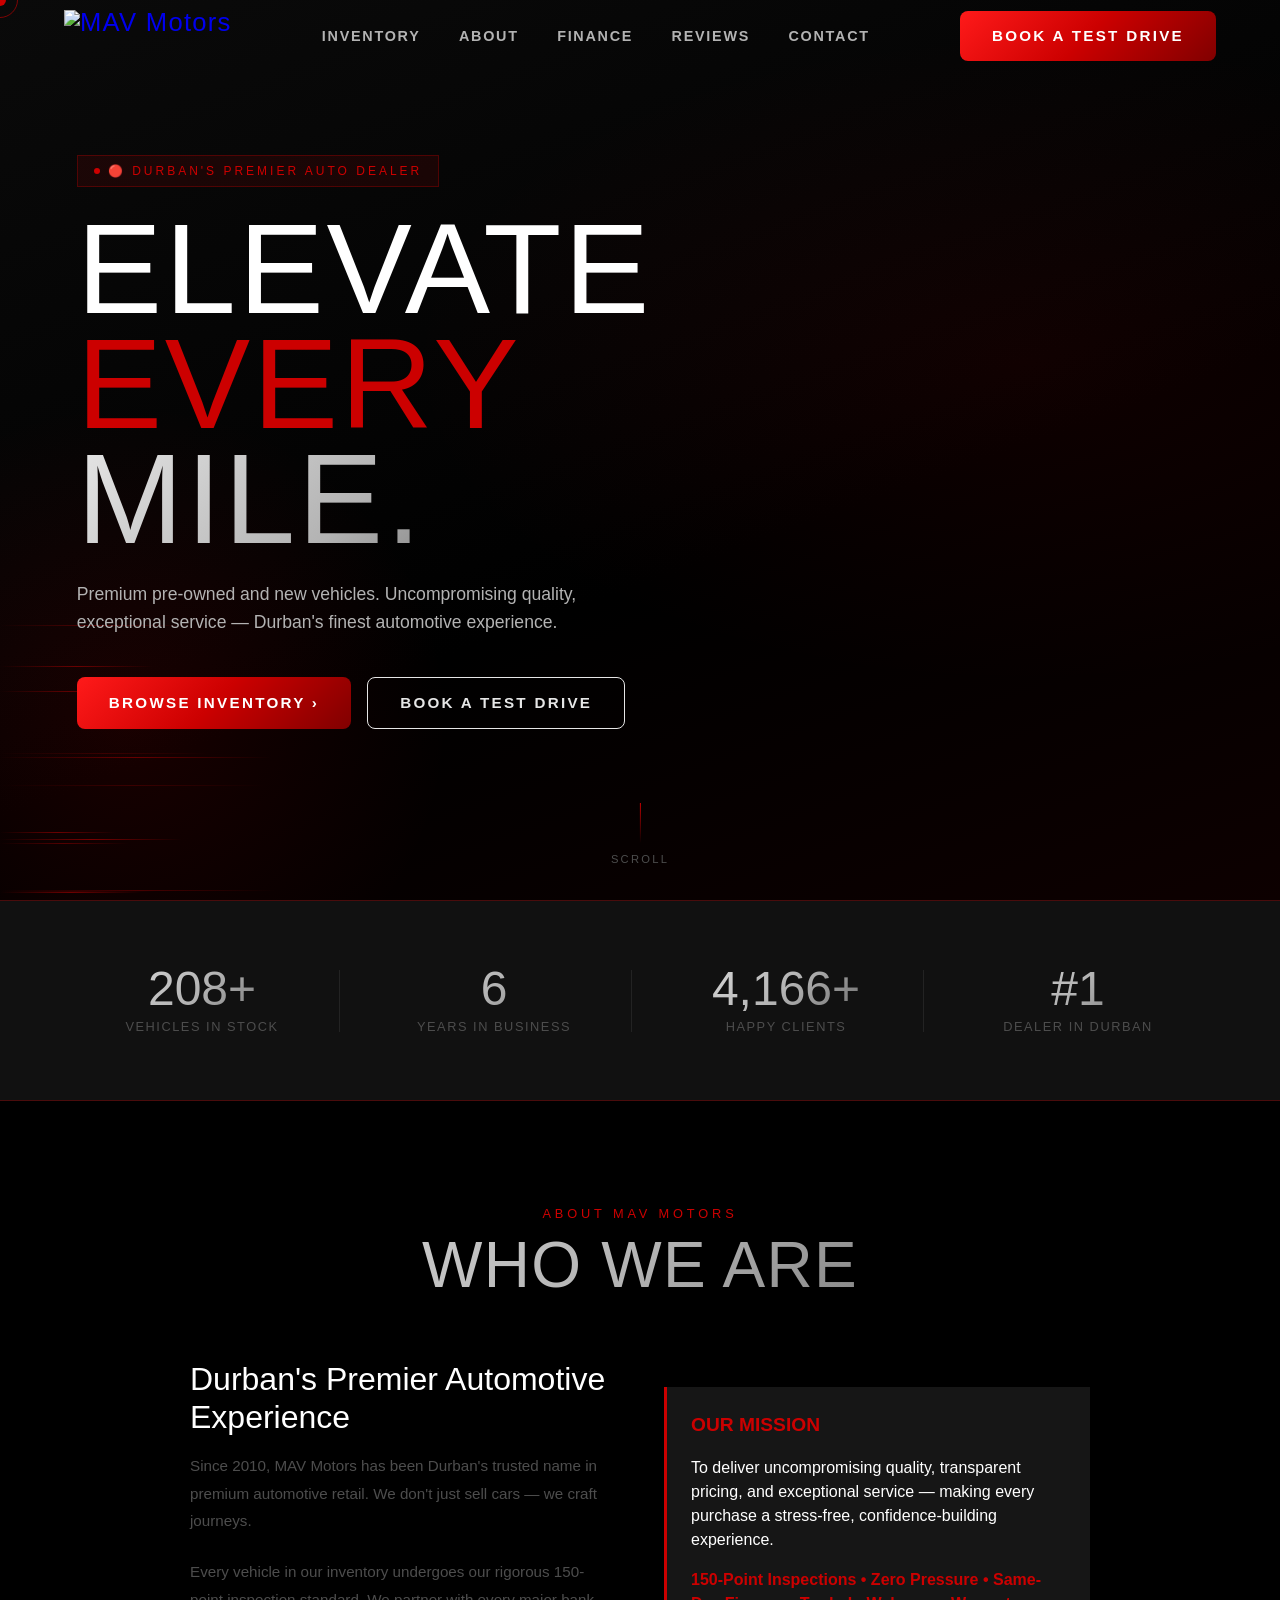
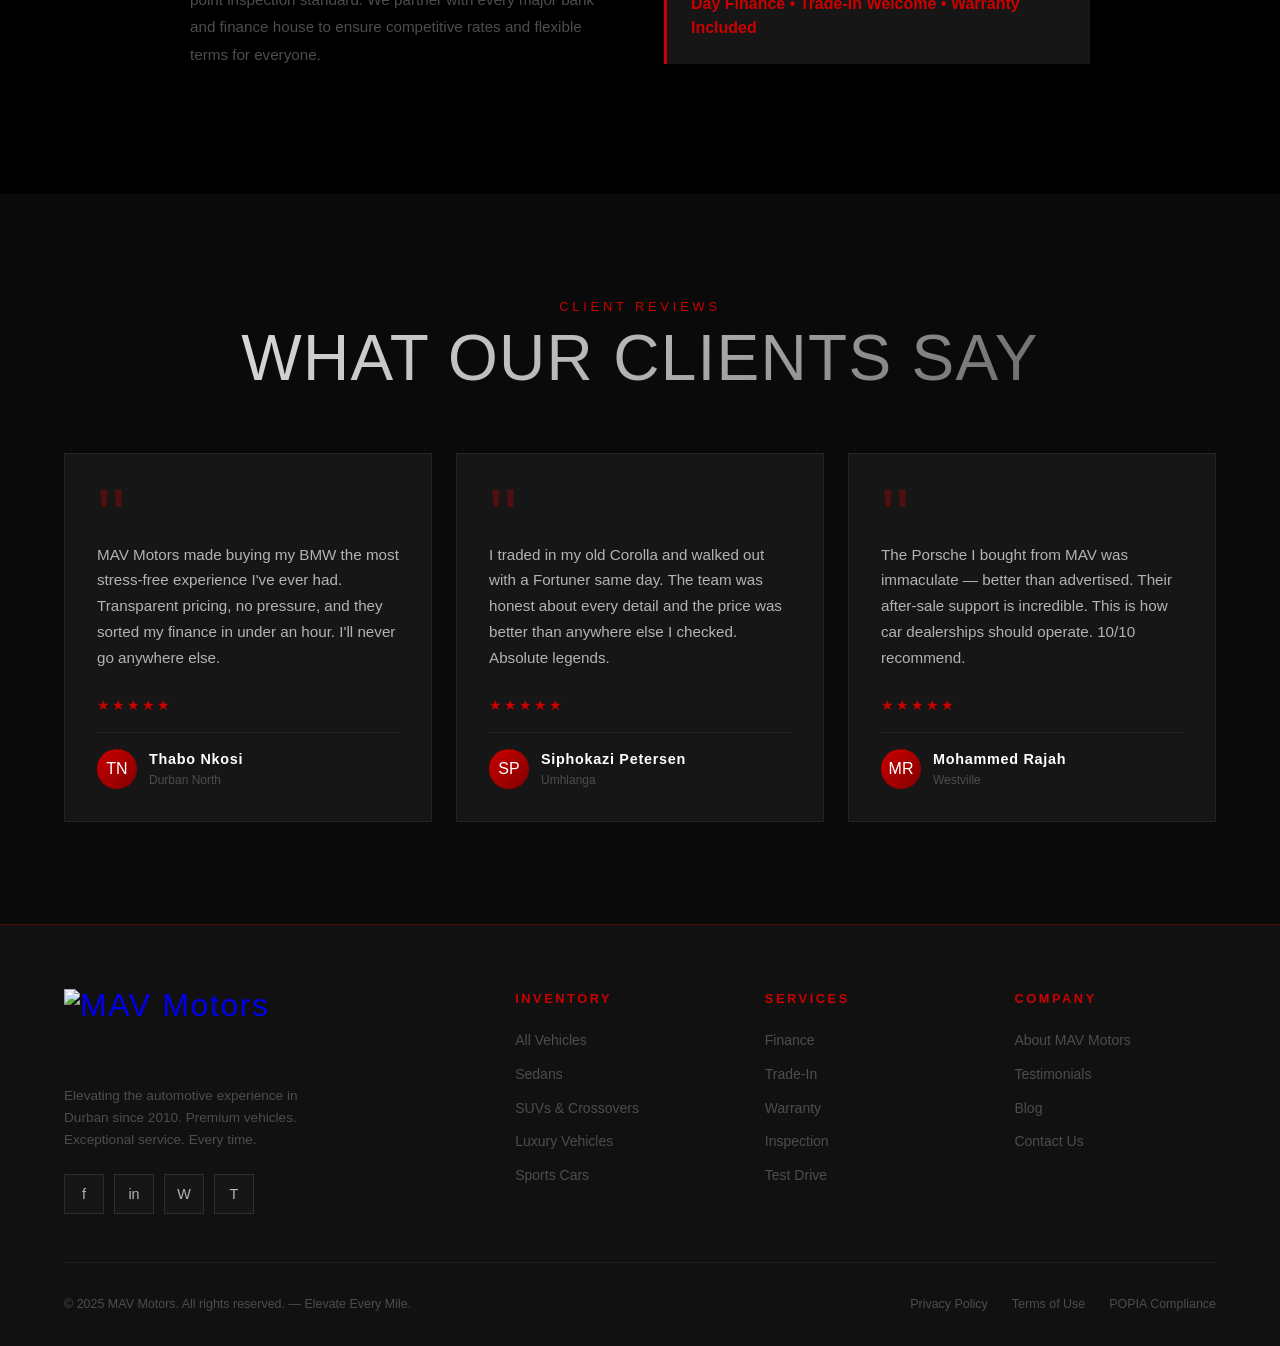
==== commit 9dc831e1: "Improved mobile responsiveness and typography consistency" ====
--- a/index.html
+++ b/index.html
@@ -169,10 +169,27 @@
   }
 
   @media (max-width: 768px) {
+    #hero {
+      min-height: auto;
+      padding: 7rem 1rem 5rem;
+      align-items: flex-start;
+    }
+    .hero-content {
+      max-width: none;
+      width: 100%;
+    }
+    .hero-badge {
+      max-width: 100%;
+      text-align: left;
+      line-height: 1.4;
+      letter-spacing: 0.18em;
+    }
     .hero-buttons .btn { width: 100%; justify-content: center; }
     .hero-buttons { flex-direction: column; }
+    .scroll-cue { display: none; }
     .stats-grid { grid-template-columns: repeat(2, 1fr); }
     .stat-item:nth-child(2)::after { display: none; }
+    .stat-item:nth-child(even)::after { display: none; }
 
     .about-grid { grid-template-columns: 1fr; }
 
@@ -189,6 +206,19 @@
   @media (max-width: 480px) {
     .hero-title { font-size: clamp(3rem, 14vw, 5rem); }
     .stats-grid { grid-template-columns: repeat(2, 1fr); }
+    .hero-sub {
+      max-width: none;
+      font-size: 1rem;
+    }
+    .stat-item {
+      padding: 0.85rem 0.5rem;
+    }
+    .about-highlight {
+      padding: 1.25rem;
+    }
+    .testimonial-card {
+      min-width: 88vw;
+    }
   }
 </style>
 </head>
--- a/css/shared.css
+++ b/css/shared.css
@@ -61,6 +61,13 @@
   line-height: inherit;
   overflow-x: hidden;
   cursor: none;
+}
+
+img,
+svg,
+video {
+  max-width: 100%;
+  height: auto;
 }
 
 body,
@@ -155,6 +162,7 @@
   transition: all 0.3s ease; position: relative; overflow: hidden;
   min-height: 48px;
   border-radius: 8px;
+  touch-action: manipulation;
 }
 .btn::after {
   content: ''; position: absolute; inset: 0;
@@ -233,6 +241,8 @@
   background: rgba(0,0,0,0.98); backdrop-filter: blur(20px);
   flex-direction: column; align-items: center; justify-content: center;
   gap: 0; z-index: 999;
+  overflow-y: auto;
+  overscroll-behavior: contain;
   transform: translateY(-20px); opacity: 0;
   transition: transform 0.4s ease, opacity 0.4s ease;
 }
@@ -294,12 +304,57 @@
 @media (max-width: 768px) {
   body { cursor: auto; }
   .cursor, .cursor-ring { display: none; }
+  nav {
+    padding: 0 1rem;
+    height: 64px;
+  }
+  .nav-logo img {
+    height: 44px !important;
+  }
   .nav-links, .nav-cta { display: none; }
   .hamburger { display: flex; }
-  .mobile-menu { display: flex; }
+  .mobile-menu {
+    display: flex;
+    top: 64px;
+    justify-content: flex-start;
+    padding: 1rem 0 calc(1.5rem + env(safe-area-inset-bottom, 0px));
+  }
   .mobile-menu.open { display: flex; }
+  .mobile-menu a {
+    padding: 0.95rem 1.5rem;
+  }
+  .footer-top {
+    grid-template-columns: 1fr;
+    gap: 2rem;
+  }
+  .footer-bottom {
+    flex-direction: column;
+    align-items: flex-start;
+  }
+  .footer-bottom-links {
+    gap: 1rem;
+  }
 }
 
 @media (max-width: 480px) {
-  /* Mobile specific styles */
-}
+  .section-heading {
+    font-size: clamp(2rem, 10vw, 3rem);
+  }
+  .btn {
+    width: 100%;
+    justify-content: center;
+    padding: 14px 20px;
+  }
+  .mobile-menu .mobile-cta {
+    max-width: none;
+    width: calc(100% - 2rem);
+    padding: 0;
+  }
+  .footer-bottom {
+    align-items: stretch;
+  }
+  .footer-bottom-links {
+    flex-direction: column;
+    gap: 0.75rem;
+  }
+}
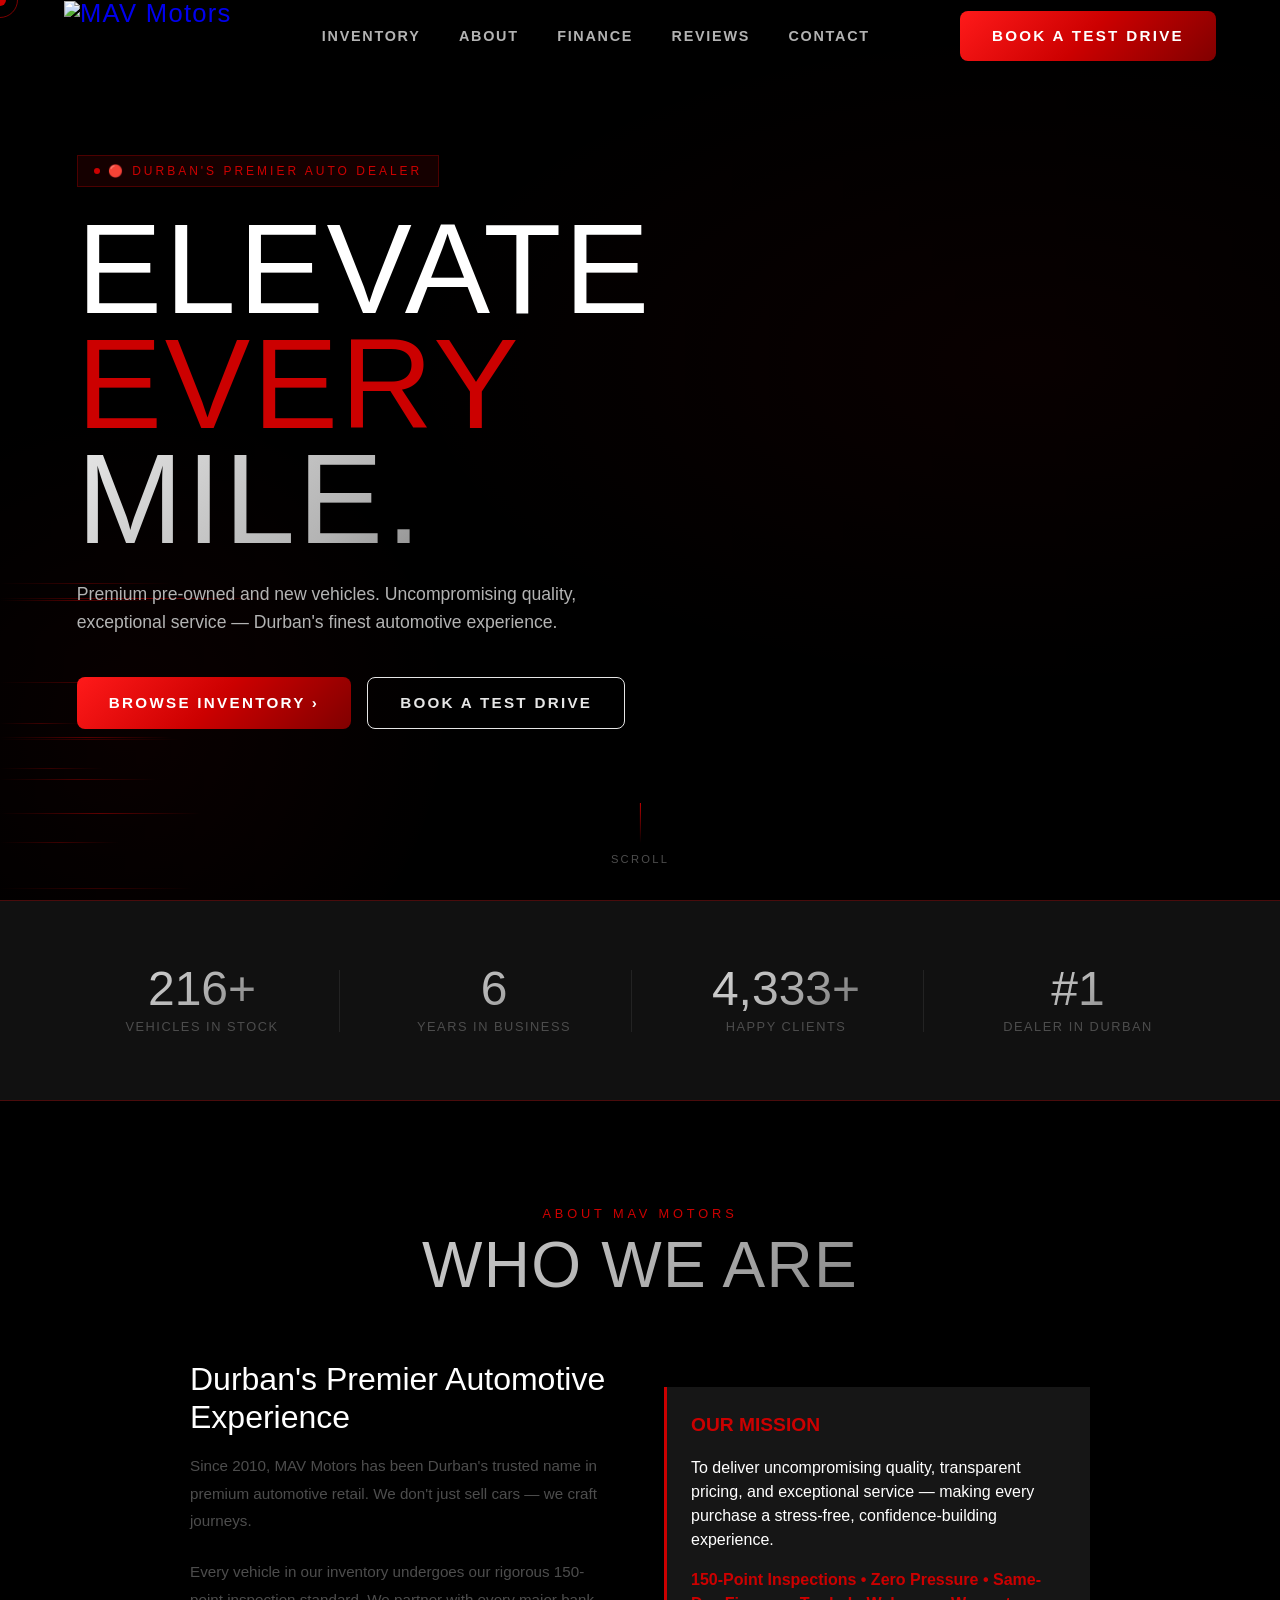
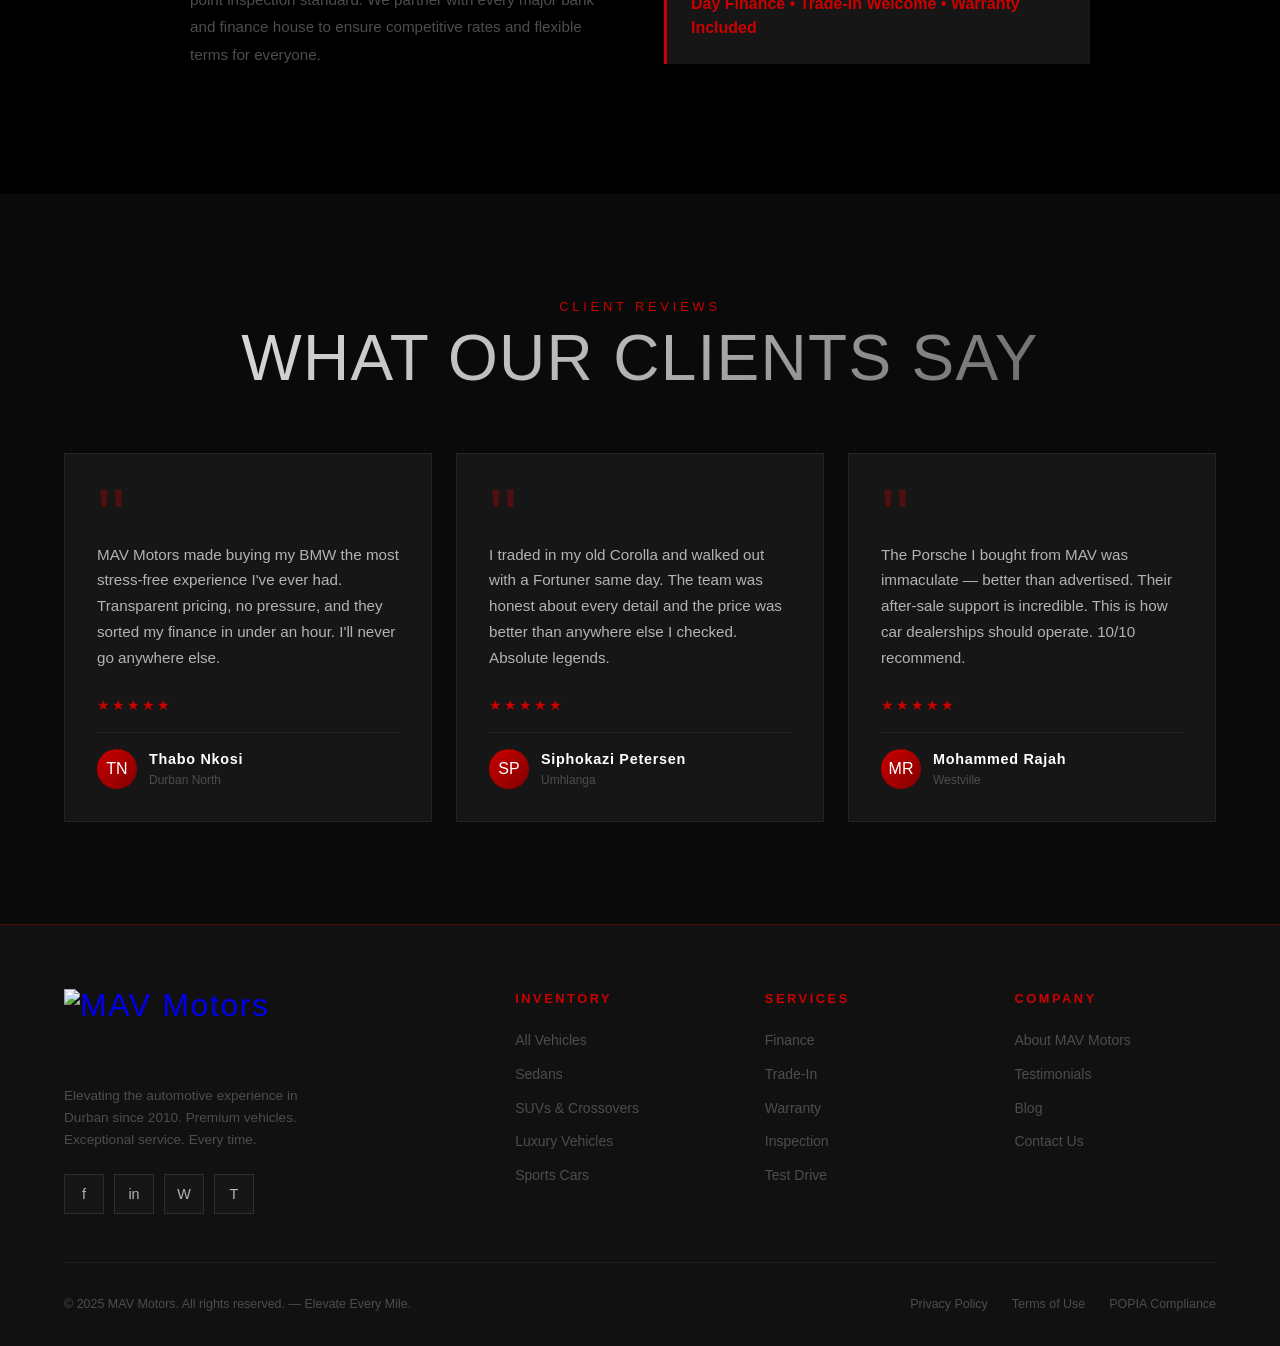
==== commit bc7e9070: "New Hero Image Update" ====
--- a/index.html
+++ b/index.html
@@ -14,10 +14,27 @@
 
   .hero-bg {
     position: absolute; inset: 0; z-index: 0;
+    overflow: hidden;
+  }
+
+  .hero-bg::before,
+  .hero-bg::after {
+    content: '';
+    position: absolute;
+    inset: 0;
+  }
+
+  .hero-bg::before {
+    background: url('https://ik.imagekit.io/625s6afzw/3RI2KR3RaOc2y4zbAdlJ--0--OWS4O_4x-real-esrgan-x4-plus.jpg') center 42% / cover no-repeat;
+    transform: scale(1.02);
+    filter: contrast(1.08) saturate(1.06) brightness(1.02);
+  }
+
+  .hero-bg::after {
     background:
+      linear-gradient(90deg, rgba(0,0,0,0.68) 0%, rgba(0,0,0,0.3) 42%, rgba(0,0,0,0.58) 100%),
       radial-gradient(ellipse 80% 60% at 80% 40%, rgba(204,0,0,0.08) 0%, transparent 60%),
-      radial-gradient(ellipse 50% 70% at 10% 80%, rgba(204,0,0,0.12) 0%, transparent 50%),
-      linear-gradient(160deg, #0A0A0A 0%, #000 60%, #0D0000 100%);
+      radial-gradient(ellipse 50% 70% at 10% 80%, rgba(204,0,0,0.1) 0%, transparent 50%);
   }
 
   /* Speed lines */
@@ -231,7 +248,7 @@
 <!-- ===================== NAV ===================== -->
 <nav id="navbar">
   <a href="index.html" class="nav-logo">
-    <img src="https://ik.imagekit.io/625s6afzw/Logo%20mage(MAV).jpeg" alt="MAV Motors" style="height:52px; width:auto; display:block;">
+    <img src="https://ik.imagekit.io/625s6afzw/Logo%20mage(MAV).jpeg" alt="MAV Motors" style="height:70px; width:auto; max-width:none; display:block;">
   </a>
   <ul class="nav-links">
     <li><a href="inventory.html">Inventory</a></li>
--- a/css/shared.css
+++ b/css/shared.css
@@ -306,10 +306,10 @@
   .cursor, .cursor-ring { display: none; }
   nav {
     padding: 0 1rem;
-    height: 64px;
+    height: 70px;
   }
   .nav-logo img {
-    height: 44px !important;
+    height: 56px !important;
   }
   .nav-links, .nav-cta { display: none; }
   .hamburger { display: flex; }
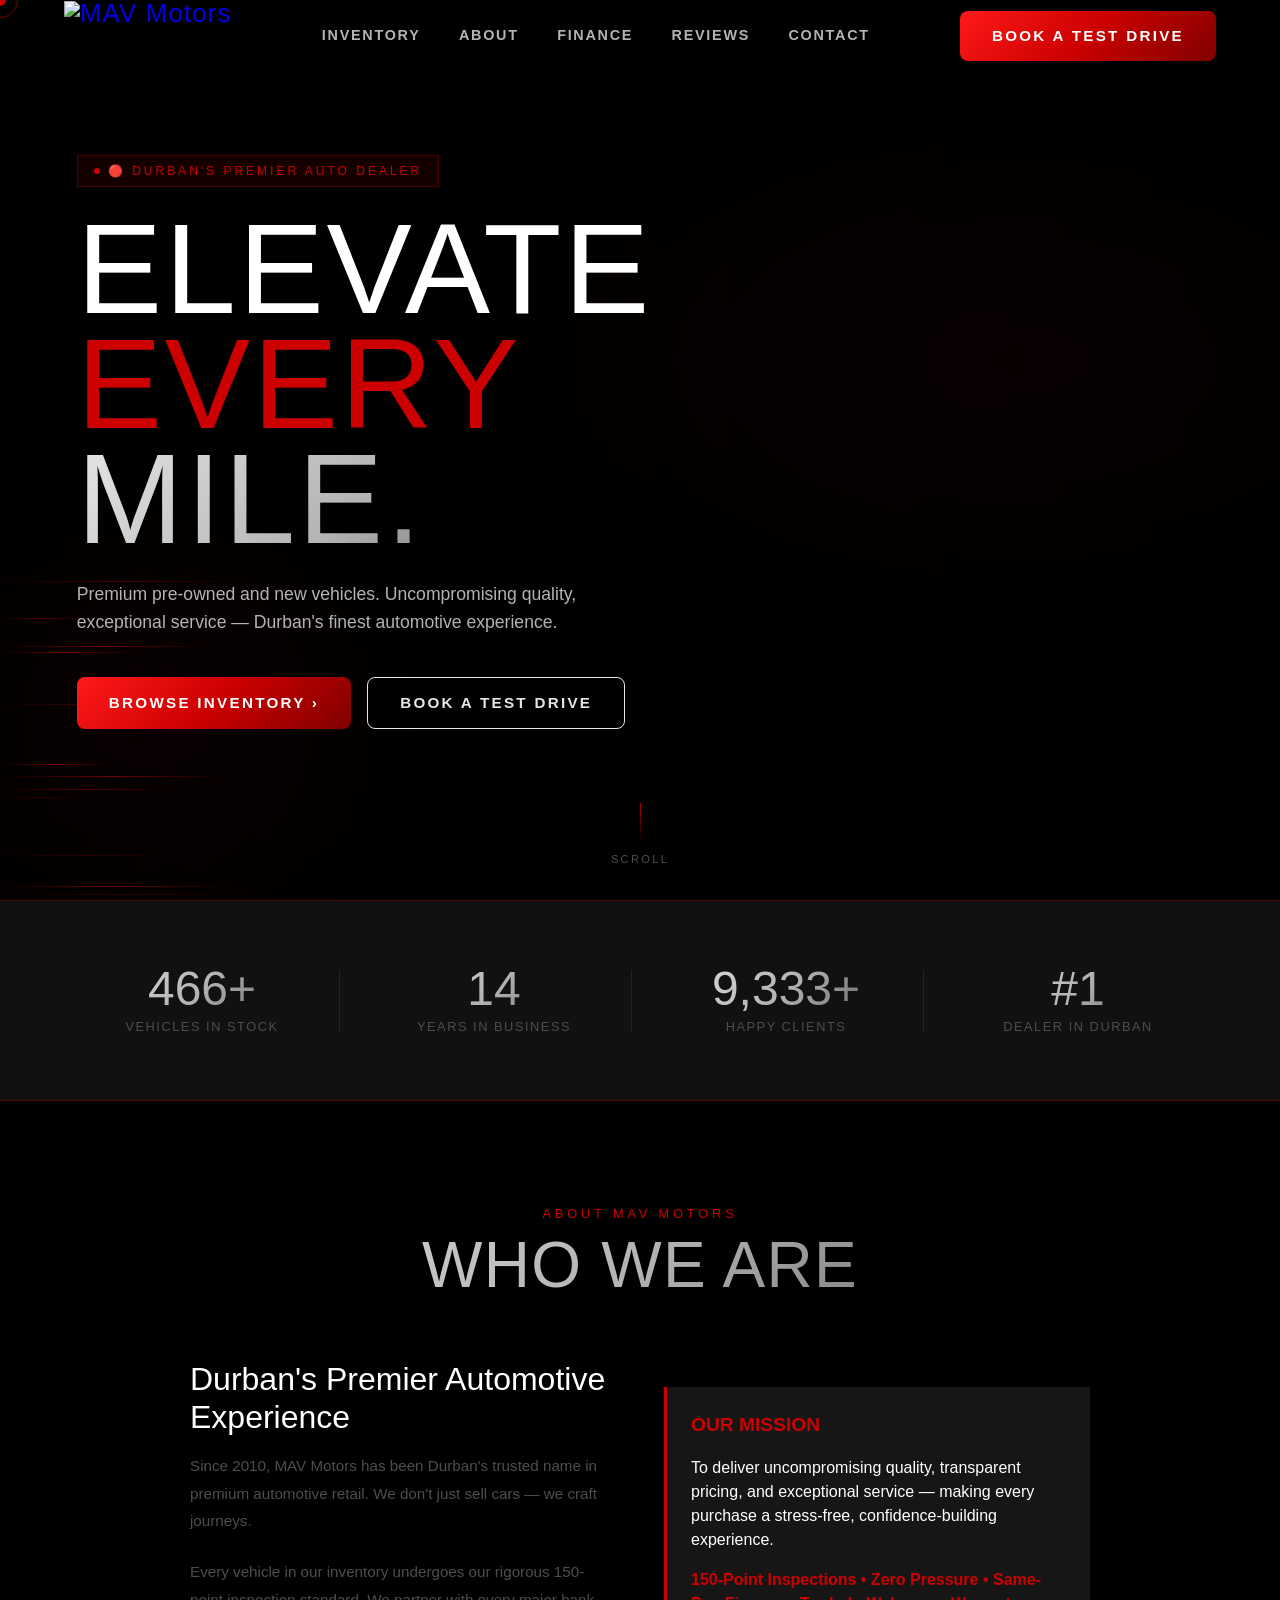
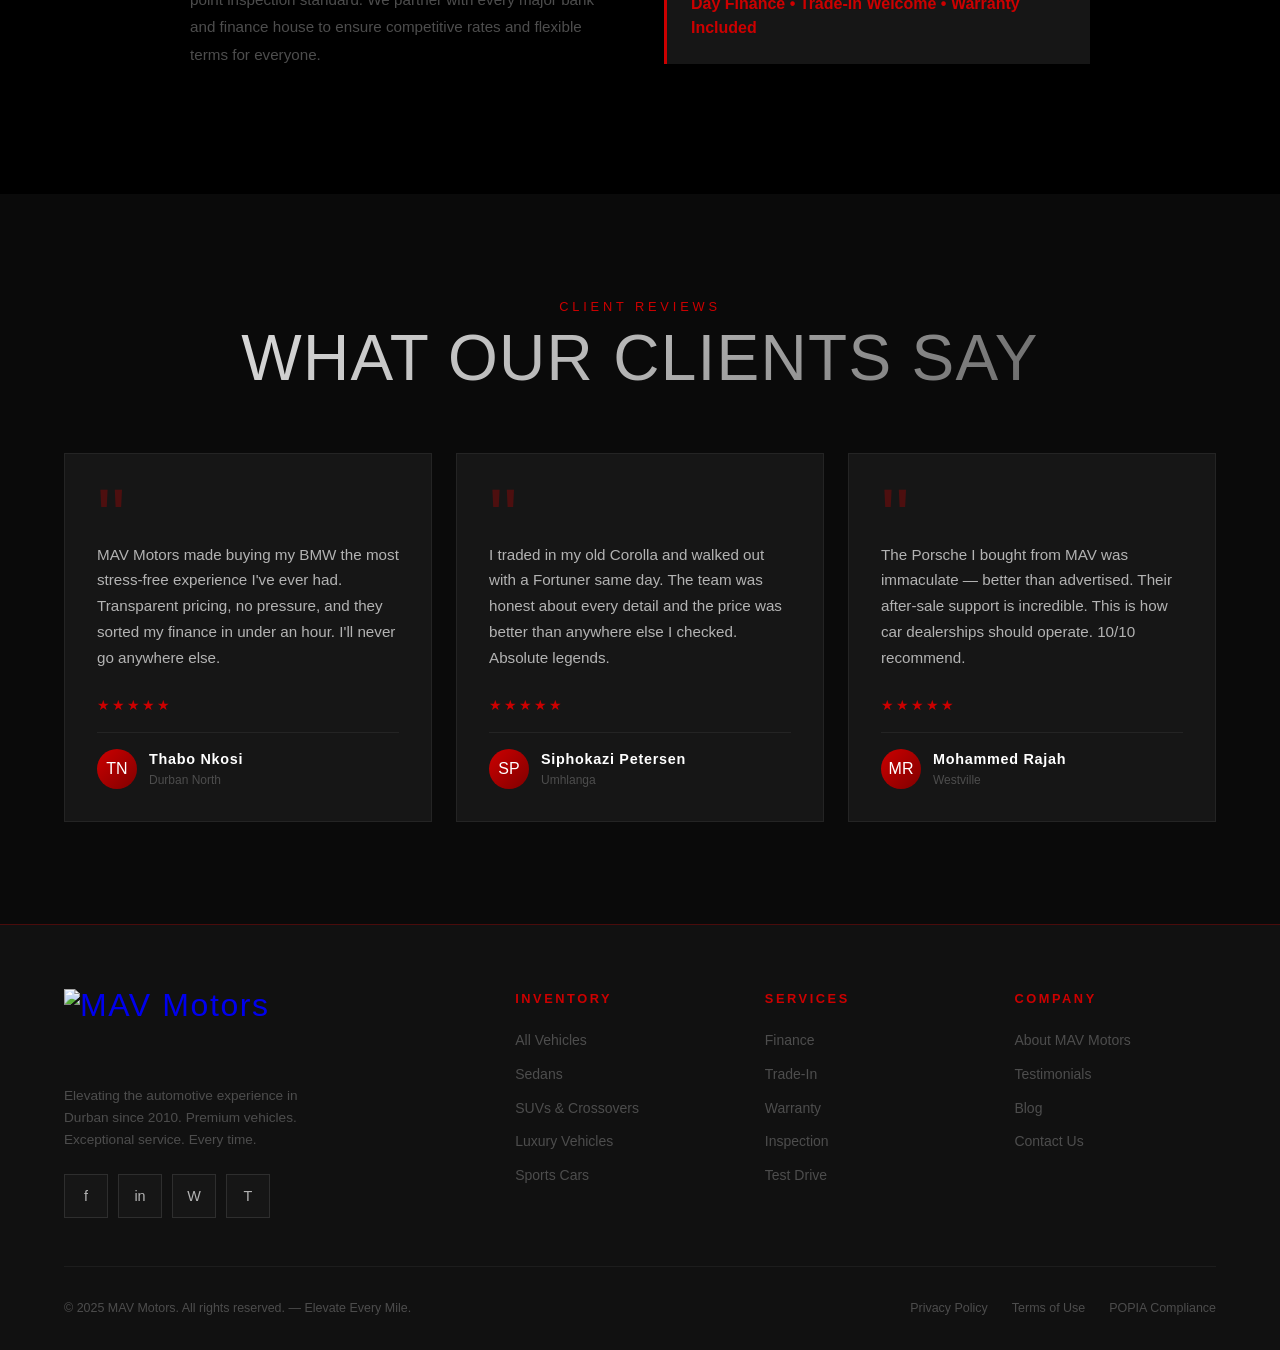
==== commit 46c432f0: "feat: inventory updates and mobile responsive changes" ====
--- a/index.html
+++ b/index.html
@@ -186,6 +186,11 @@
   }
 
   @media (max-width: 768px) {
+    /* Serve a lighter hero image on phones to cut mobile bandwidth without changing the design. */
+    .hero-bg::before {
+      background-image: url('https://ik.imagekit.io/625s6afzw/3RI2KR3RaOc2y4zbAdlJ--0--OWS4O_4x-real-esrgan-x4-plus.jpg?tr=w-900');
+      background-position: center 50%;
+    }
     #hero {
       min-height: auto;
       padding: 7rem 1rem 5rem;
@@ -235,6 +240,13 @@
     }
     .testimonial-card {
       min-width: 88vw;
+    }
+  }
+
+  @media (hover: none) {
+    .testimonial-card:hover {
+      border-color: rgba(255,255,255,0.06);
+      transform: none;
     }
   }
 </style>
@@ -402,7 +414,7 @@
   <div class="footer-top">
     <div class="footer-brand">
       <a href="index.html" class="footer-logo">
-        <img src="https://ik.imagekit.io/625s6afzw/Logo%20mage(MAV).jpeg" alt="MAV Motors" style="height:64px; width:auto; display:block; margin-bottom:1rem;">
+    <img src="https://ik.imagekit.io/625s6afzw/Logo%20mage(MAV).jpeg" alt="MAV Motors" loading="lazy" decoding="async" style="height:64px; width:auto; display:block; margin-bottom:1rem;">
       </a>
       <p class="footer-tagline">Elevating the automotive experience in Durban since 2010. Premium vehicles. Exceptional service. Every time.</p>
       <div class="footer-socials">
--- a/css/shared.css
+++ b/css/shared.css
@@ -63,11 +63,32 @@
   cursor: none;
 }
 
+a,
+button,
+input,
+select,
+textarea {
+  touch-action: manipulation;
+}
+
+a[href],
+button,
+label[for],
+summary,
+[role="button"] {
+  cursor: pointer;
+}
+
 img,
 svg,
 video {
   max-width: 100%;
   height: auto;
+}
+
+iframe {
+  max-width: 100%;
+  border: 0;
 }
 
 body,
@@ -78,6 +99,12 @@
   font-family: inherit;
   font-size: 1rem;
   line-height: inherit;
+}
+
+input:not([type="checkbox"]):not([type="radio"]),
+select,
+button {
+  min-height: 44px;
 }
 
 button,
@@ -207,6 +234,9 @@
 
 .nav-links { display: flex; align-items: center; gap: clamp(1.5rem, 3vw, 2.5rem); list-style: none; }
 .nav-links a {
+  display: inline-flex;
+  align-items: center;
+  min-height: 44px;
   font-family: var(--font-ui); font-size: 0.9rem;
   font-weight: 600; letter-spacing: 0.12em; text-transform: uppercase;
   color: var(--silver); text-decoration: none;
@@ -271,7 +301,7 @@
 .footer-tagline { font-size: 0.85rem; color: var(--silver-dark); line-height: 1.6; max-width: 240px; }
 .footer-socials { display: flex; gap: 10px; margin-top: 1.5rem; }
 .social-btn {
-  width: 40px; height: 40px; background: var(--dark3); border: 1px solid rgba(255,255,255,0.1);
+  width: 44px; height: 44px; background: var(--dark3); border: 1px solid rgba(255,255,255,0.1);
   display: flex; align-items: center; justify-content: center; text-decoration: none;
   font-size: 0.9rem; color: var(--silver); transition: all 0.25s;
 }
@@ -315,7 +345,7 @@
   .hamburger { display: flex; }
   .mobile-menu {
     display: flex;
-    top: 64px;
+    top: 70px;
     justify-content: flex-start;
     padding: 1rem 0 calc(1.5rem + env(safe-area-inset-bottom, 0px));
   }
@@ -333,6 +363,37 @@
   }
   .footer-bottom-links {
     gap: 1rem;
+  }
+}
+
+@media (max-width: 400px) {
+  nav {
+    padding: 0 1rem;
+  }
+  .nav-logo img {
+    height: 50px !important;
+  }
+  .mobile-menu a {
+    font-size: 1.1rem;
+    padding: 0.9rem 1rem;
+  }
+  .section-label {
+    letter-spacing: 0.2em;
+  }
+}
+
+@media (hover: none) {
+  .btn-red:hover,
+  .btn-outline:hover,
+  .btn-ghost:hover,
+  .social-btn:hover {
+    transform: none;
+    box-shadow: none;
+    filter: none;
+  }
+
+  .btn:hover::after {
+    transform: translateX(-100%);
   }
 }
 
